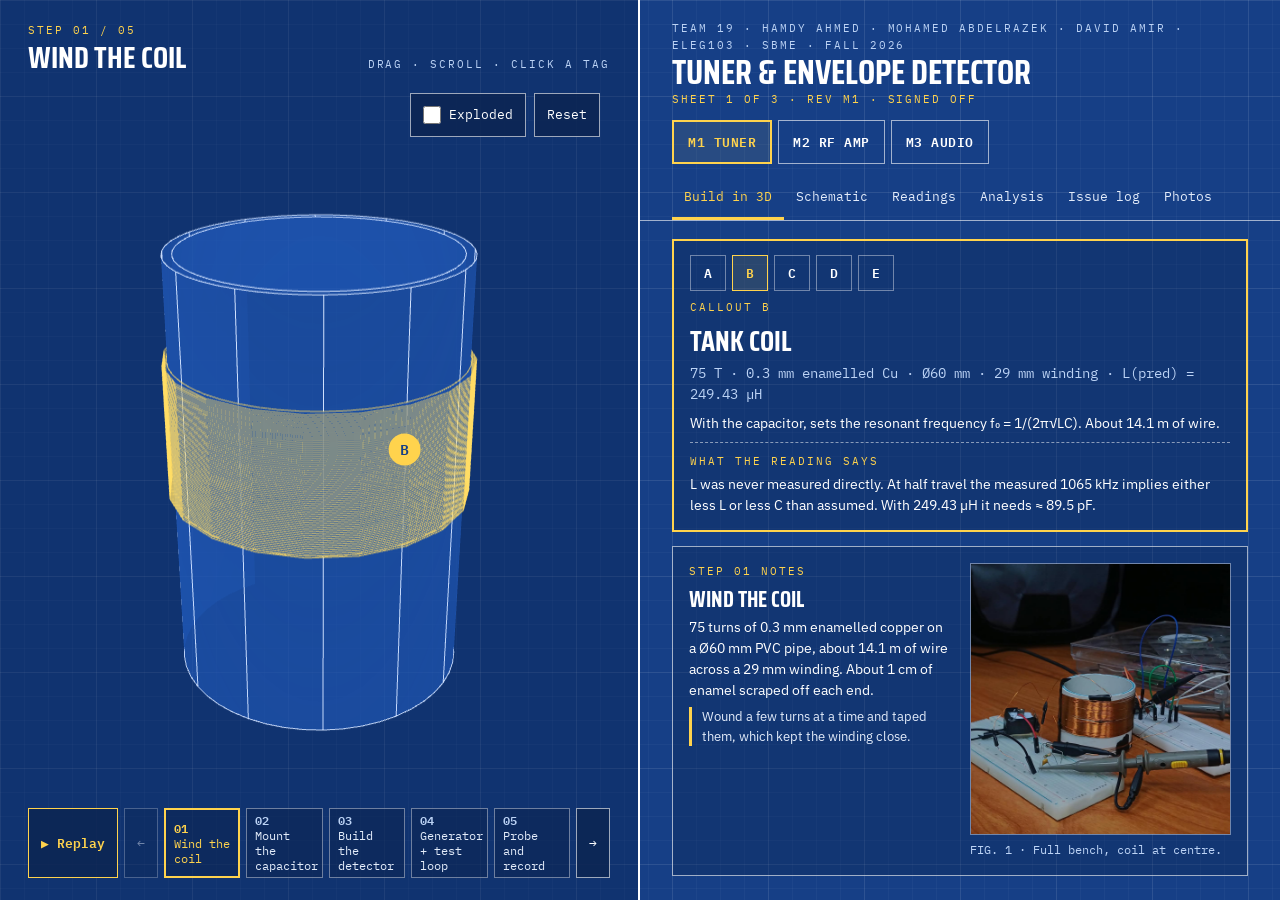
==== index.html @ 22c392b4 "add files" ====
<!doctype html>
<html lang="en">
<head>
<meta charset="utf-8">
<meta name="viewport" content="width=device-width, initial-scale=1">
<title>Team 19 · MW-AM Receiver</title>
<meta name="description" content="Team 19's build log for a medium-wave AM receiver: schematic, 3D assembly sequence, measurements and analysis. ELEG103, SBME, Fall 2026.">
<meta name="author" content="Team 19: Hamdy Ahmed, Mohamed Abdelrazek, David Amir">
<meta property="og:title" content="Team 19 · MW-AM Receiver">
<meta property="og:description" content="A medium-wave AM radio built for ELEG103, documented as a blueprint drawing set with an interactive 3D assembly.">
<meta property="og:type" content="website">
<link rel="preconnect" href="https://fonts.googleapis.com">
<link href="https://fonts.googleapis.com/css2?family=IBM+Plex+Mono:wght@400;600&family=IBM+Plex+Sans:wght@400;600&family=Saira+Condensed:wght@500;700&display=swap" rel="stylesheet">
<link rel="stylesheet" href="css/blueprint.css?v=7">
</head>
<body data-layout="split" data-section="build" data-ms="m1">
<a class="skip" href="#mod-viewer">Skip to the 3D model</a>
<div class="app">

  <!-- ============ HEADER ============ -->
  <header class="mod" id="mod-head">
    <div class="head-id">
      <p class="kicker"><span data-bind="team"></span> · <span data-bind="course"></span></p>
      <h1 id="msTitle">Tuner &amp; envelope detector</h1>
      <p class="kicker y" id="msStatus">SHEET 1 OF 3 · REV M1 · SIGNED OFF</p>
    </div>
    <div class="head-ctl">
      <nav class="ms-tabs" aria-label="Milestones">
        <a class="ms-tab" href="#m1" data-ms="m1">M1 TUNER</a>
        <a class="ms-tab" href="#m2" data-ms="m2">M2 RF AMP</a>
        <a class="ms-tab" href="#m3" data-ms="m3">M3 AUDIO</a>
      </nav>
    </div>
  </header>

  <!-- ============ SECTION NAV ============ -->
  <nav class="mod m1only" id="mod-nav" aria-label="Sections">
    <p class="kicker nav-title">SECTIONS</p>
    <button type="button" class="nav-btn" data-sec="build"><span>01</span> Build in 3D</button>
    <button type="button" class="nav-btn" data-sec="schematic"><span>02</span> Schematic</button>
    <button type="button" class="nav-btn" data-sec="readings"><span>03</span> Readings</button>
    <button type="button" class="nav-btn" data-sec="analysis"><span>04</span> Analysis</button>
    <button type="button" class="nav-btn" data-sec="issues"><span>05</span> Issue log</button>
    <button type="button" class="nav-btn" data-sec="photos"><span>06</span> Photos</button>
    <div class="nav-status">
      <p class="kicker">STATUS</p>
      <p class="mono y strong">M1 SIGNED OFF</p>
    </div>
  </nav>

  <!-- ============ 3D VIEWER ============ -->
  <section class="mod m1only" id="mod-viewer" data-zone="A1–B2 · ASSEMBLY 3D" aria-label="3D assembly">
    <div class="viewer-head">
      <div>
        <p class="kicker y">STEP <span id="vStepNo">01</span> / <span id="vStepTotal">06</span></p>
        <h2 class="cond" id="vStepTitle"></h2>
      </div>
      <p class="kicker hint">DRAG · SCROLL · CLICK A TAG</p>
    </div>
    <div class="v3d" id="v3d">
      <canvas tabindex="0" aria-label="3D assembly model. Arrow keys rotate, plus and minus zoom, Home resets."></canvas>
      <div class="v3d-labels"></div>
      <div class="replay-progress" id="replayBar" aria-hidden="true"></div>
      <div class="v3d-tools">
        <label class="tool check"><input type="checkbox" id="explode"> Exploded</label>
        <button type="button" class="tool" id="resetView">Reset</button>
      </div>
      <img class="v3d-fallback" src="assets/photos/setup.jpg" alt="Bench photo shown because 3D is unavailable in this browser." hidden>
    </div>
    <div class="step-bar">
      <button type="button" class="tool play" id="replay" aria-pressed="false">▶ Replay</button>
      <button type="button" class="tool" id="prevStep" aria-label="Previous step">←</button>
      <ol class="step-strip" id="stepList"></ol>
      <button type="button" class="tool" id="nextStep" aria-label="Next step">→</button>
    </div>
  </section>

  <!-- ============ CALLOUT ============ -->
  <section class="mod m1only" id="mod-callout" data-zone="D1 · CALLOUT" aria-live="polite">
    <div class="chips" id="partBtns"></div>
    <p class="kicker y">CALLOUT <span id="pKey"></span></p>
    <h2 class="cond" id="pName"></h2>
    <p class="mono muted small" id="pSpec"></p>
    <p class="small" id="pRole"></p>
    <div class="dash-top">
      <p class="kicker y">WHAT THE READING SAYS</p>
      <p class="small" id="pReading"></p>
    </div>
  </section>

  <!-- ============ STATS ============ -->
  <section class="mod m1only" id="mod-stats" data-zone="D2 · KEY READINGS" aria-label="Key readings">
    <div class="stat"><p class="kicker">f₀</p><p class="stat-v" id="statF0"></p><p class="kicker">kHz</p></div>
    <div class="stat"><p class="kicker">Q</p><p class="stat-v" id="statQ"></p><p class="kicker">f₀ / BW</p></div>
    <div class="stat"><p class="kicker">BAND</p><p class="stat-v" id="statBand"></p><p class="kicker">kHz</p></div>
  </section>

  <!-- ============ STEP DETAIL ============ -->
  <section class="mod m1only" id="mod-step" data-zone="A3–B3 · STEP NOTES" aria-live="polite">
    <div class="step-text">
      <p class="kicker y">STEP <span id="sNum"></span> NOTES</p>
      <h3 class="cond" id="sTitle"></h3>
      <p class="small" id="sText"></p>
      <p class="note" id="sNote"></p>
      <pre class="code" id="sCode" hidden></pre>
    </div>
    <figure class="step-photo">
      <img id="sImg" src="" alt="">
      <figcaption class="mono muted" id="sCap"></figcaption>
    </figure>
  </section>

  <!-- ============ SCHEMATIC ============ -->
  <section class="mod m1only sec" id="mod-schem" data-sec-panel="schematic" data-zone="C1 · SCHEMATIC" aria-label="Schematic">
    <svg class="schem" viewBox="0 0 900 420" role="img" aria-label="Schematic: generator and five-turn loop coupled to a 75-turn coil, parallel 20 to 280 picofarad capacitor at TP1, 1N60P diode to TP3, 15 kilohm and 3.3 nanofarad to ground">
      <circle class="w" cx="40" cy="215" r="22"/>
      <path class="w" d="M28 215 q 6 -10 12 0 t 12 0"/>
      <path class="w" d="M40 193 V 90 H 110 V 160 a10 10 0 0 1 0 20 a10 10 0 0 1 0 20 a10 10 0 0 1 0 20 a10 10 0 0 1 0 20 a10 10 0 0 1 0 20 V 340 H 40 V 237"/>
      <path class="w" d="M200 90 V 150 a10 10 0 0 0 0 20 a10 10 0 0 0 0 20 a10 10 0 0 0 0 20 a10 10 0 0 0 0 20 a10 10 0 0 0 0 20 a10 10 0 0 0 0 20 V 340"/>
      <path class="dim" d="M135 150 V 280 M165 150 V 280"/>
      <path class="w" d="M200 90 H 440"/>
      <path class="w" d="M300 90 V 207 M272 207 H 328 M272 223 H 328 M300 223 V 340"/>
      <path class="w" d="M268 250 L 332 182 M332 182 L 318 184 M332 182 L 330 196"/>
      <path class="wf" d="M440 76 L 440 104 L 474 90 Z"/>
      <path class="w" d="M476 74 V 106 M476 90 H 820"/>
      <path class="w" d="M620 90 V 160 l 14 8 l -28 16 l 28 16 l -28 16 l 28 16 l -28 16 l 14 8 V 340"/>
      <path class="w" d="M720 90 V 207 M692 207 H 748 M692 223 H 748 M720 223 V 340"/>
      <path class="w" d="M200 340 H 820 M200 340 V 368 M180 368 H 220 M188 378 H 212 M196 388 H 204"/>
      <circle class="node" cx="360" cy="90" r="5"/><circle class="node" cx="560" cy="90" r="5"/>
      <circle class="w" cx="828" cy="90" r="7"/><circle class="w" cx="828" cy="340" r="7"/>
      <text class="lbl y" x="342" y="72">TP1</text><text class="lbl y" x="542" y="72">TP3</text>
      <text class="lbl" x="78" y="300">5 T</text><text class="lbl" x="214" y="300">75 T</text>
      <text class="lbl" x="138" y="140">M</text><text class="lbl" x="338" y="250">20–280 pF</text>
      <text class="lbl" x="420" y="130">1N60P</text><text class="lbl" x="642" y="216">15 kΩ</text>
      <text class="lbl" x="756" y="216">3.3 nF</text><text class="lbl" x="8" y="270">GEN</text>
      <g id="balloons"></g>
    </svg>
  </section>

  <!-- ============ READINGS ============ -->
  <section class="mod m1only sec" id="mod-readings" data-sec-panel="readings" data-zone="C2–C3 · READINGS" aria-label="Measurement schedule">
    <p class="kicker y">MEASUREMENT SCHEDULE</p>
    <p class="mono muted xsmall">Predicted = Table 4 as submitted · Measured = Tables 5–6 · Error = 100 × (P − M) / M</p>
    <div class="scroll">
      <table class="grid-table">
        <thead><tr><th>REF</th><th>PARAMETER</th><th>PREDICTED</th><th>MEASURED</th><th>ERROR</th></tr></thead>
        <tbody id="schedule"></tbody>
      </table>
    </div>
  </section>

  <!-- ============ ANALYSIS ============ -->
  <section class="mod m1only sec" id="mod-analysis" data-sec-panel="analysis" data-zone="C2–C3 · ANALYSIS" aria-label="Analysis">
    <div class="an-grid">
      <div class="an-card">
        <p class="kicker y">NOTE 1 · TUNING RANGE</p>
        <label for="cap" class="small">Sweep C with the predicted L = <span data-bind="L"></span> µH</label>
        <input id="cap" type="range" min="20" max="280" step="1" value="150">
        <p class="mono muted small">C = <span id="capVal">150</span> pF → <strong class="readout" id="fVal"></strong> kHz</p>
        <div class="scale" aria-hidden="true"><div class="ticks"></div><div class="band" id="band"></div><div class="needle" id="needle"></div></div>
        <div class="scale-legend mono"><span>500</span><span>yellow = measured band</span><span>2400 kHz</span></div>
        <p id="tuneNote" class="tune-note"></p>
        <p class="xsmall">The tank saw a capacitance ratio of (1119 / 965.5)² ≈ <strong>1.34</strong>, not 280 / 20 = 14. Likely causes: partial shaft travel, the wrong section, or a large parallel capacitance. <span class="y">Measure C at both stops.</span></p>
      </div>
      <div class="an-card">
        <p class="kicker y">NOTE 3 · DETECTOR TRANSFER</p>
        <svg class="fig" id="detChart" viewBox="0 0 520 300" role="img" aria-label="TP3 DC against TP1 peak for six measurements"></svg>
        <div class="det-rows" id="detRows"></div>
        <p class="note" id="detNote"></p>
      </div>
      <div class="an-card">
        <p class="kicker y">NOTE 2 · SELECTIVITY</p>
        <svg class="fig" viewBox="0 0 460 220" role="img" aria-label="Resonance curve peaking at 1065 kilohertz with 0.7 of peak points at 956.3 and 1194 kilohertz">
          <path class="w" d="M30 190 H 440"/>
          <path class="w" d="M30 186 C 110 180, 150 150, 190 90 S 225 30, 240 30 S 280 60, 300 100 S 380 178, 440 184"/>
          <path class="dim" d="M178 76 H 318 M240 30 V 190 M178 76 V 190 M318 76 V 190"/>
          <text class="lbl w0" x="206" y="210">1065</text><text class="lbl" x="150" y="210">956.3</text>
          <text class="lbl" x="300" y="210">1194</text><text class="lbl y" x="194" y="68">BW 237.7</text>
        </svg>
        <p class="xsmall">Q = 1065 / 237.7 ≈ <strong>4.48</strong>. With 9 kHz channel spacing the passband spans about <strong>26 channels</strong>. The 15 kΩ load and the probe damp the tank; M2's six-turn link should sharpen it.</p>
      </div>
      <div class="an-card">
        <p class="kicker y">NOTE 4 · TIME CONSTANT (LOG)</p>
        <div class="logbar">
          <div class="mark" style="left:8%">1 µs<br>carrier</div>
          <div class="mark main" style="left:58%">49.5 µs<br>our RC</div>
          <div class="mark" style="left:80%">200 µs<br>audio</div>
        </div>
        <p class="xsmall">RC is about 50× one 1 MHz carrier cycle, so ripple stays small, and about 4× shorter than one 5 kHz audio cycle, so the output still follows the voice.</p>
      </div>
    </div>
  </section>

  <!-- ============ ISSUES ============ -->
  <section class="mod m1only sec" id="mod-issues" data-sec-panel="issues" data-zone="C2–C3 · ISSUE LOG" aria-label="Issue log">
    <p class="kicker y">ISSUE LOG</p>
    <div class="scroll">
      <table class="grid-table">
        <thead><tr><th>#</th><th>ISSUE</th><th>CAUSE</th><th>RESOLUTION</th></tr></thead>
        <tbody id="issues"></tbody>
      </table>
    </div>
  </section>

  <!-- ============ PHOTOS ============ -->
  <section class="mod m1only sec" id="mod-photos" data-sec-panel="photos" data-zone="C2–C3 · PHOTOGRAPHS" aria-label="Reference photographs">
    <figure class="gal-main">
      <img id="galImg" src="" alt="">
      <figcaption class="mono muted" id="galCap"></figcaption>
    </figure>
    <div class="thumbs" id="thumbs"></div>
  </section>

  <!-- ============ TITLE BLOCK ============ -->
  <footer class="mod m1only" id="mod-title">
    <table>
      <tbody>
        <tr><td class="k">PROJECT</td><td colspan="3">MEDIUM-WAVE AM RECEIVER</td></tr>
        <tr><td class="k">TEAM</td><td colspan="3" data-bind="team"></td></tr>
        <tr><td class="k">SOURCES</td><td colspan="3"><a href="assets/docs/LAB2.pdf">LAB2</a> · <a href="assets/docs/LAB3.pdf">LAB3</a> · <a href="assets/docs/variable-cap.pdf">CAP PINOUT</a></td></tr>
        <tr><td class="k">SHEET</td><td class="y">1 / 3</td><td class="k">REV</td><td>M1</td></tr>
      </tbody>
    </table>
  </footer>

  <!-- ============ M2 ============ -->
  <section class="mod ms-sheet" id="mod-m2" aria-label="Milestone 2">
    <aside class="ms-preview" data-zone="REFERENCE">
      <div class="viewer-head">
        <div>
          <p class="kicker y">SHEET 2 · REFERENCE DRAWING</p>
          <h2 class="cond">Board 1′ on M1's tank</h2>
        </div>
        <p class="kicker hint">PLANNED · NOT BUILT</p>
      </div>
      <figure class="crop-fig">
        <div class="crop"><img src="assets/photos/lab3-circuit.png" alt="LAB3 Part B Figure 3: two 2N3904 common-emitter stages with supply protection, fed from a six-turn link on M1's tank, followed by a 1N4148 envelope detector."></div>
        <figcaption class="mono muted">LAB3 Part B, Figure 3 · TP1 tank, TP2 Q2 collector, TP3 detector / LEVEL</figcaption>
      </figure>
      <div class="spec-grid">
        <div class="stat"><p class="kicker">GAIN</p><p class="stat-v">2 × 2N3904</p><p class="kicker">CE, 100 kΩ bias</p></div>
        <div class="stat"><p class="kicker">DETECTOR</p><p class="stat-v">1N4148</p><p class="kicker">15 kΩ ∥ 3.3 nF</p></div>
        <div class="stat"><p class="kicker">COUPLING</p><p class="stat-v">6-turn link</p><p class="kicker">over M1's coil</p></div>
        <div class="stat"><p class="kicker">SUPPLY</p><p class="stat-v">4.5 V</p><p class="kicker">3 × AA via 1N5819</p></div>
      </div>
    </aside>
    <div class="ms-body">
      <p class="ms-lede">Amplify the tuned RF with two common-emitter stages, then recover the envelope with a new 1N4148 detector. M1's tank stays; its old detector comes off.</p>
      <div class="panel-block">
        <div class="block-head">
          <p class="kicker y">ASSEMBLY SEQUENCE</p>
          <p class="kicker"><span id="doneCount">0</span> / <span id="doneTotal"></span> DONE</p>
        </div>
        <div class="progress"><div id="doneBar"></div></div>
        <div id="checklist" class="checklist"></div>
      </div>
      <div class="panel-block">
        <p class="kicker y">MEASUREMENTS TO RECORD</p>
        <div class="cards2">
          <div class="dash-card"><b>T4</b> DC operating points of Q1 and Q2 (β = 100, V<sub>BE</sub> = 0.7 V, 3.9 V rail)</div>
          <div class="dash-card"><b>T5</b> RF gain at 531 kHz, 1 MHz and 1.6 MHz, against Qucs-S</div>
          <div class="dash-card"><b>T6</b> Detector rise above baseline at 1 MHz, sources 0.05–1 V</div>
          <div class="dash-card"><b>T7</b> Coupled-loop distance for a 10 mV rise at TP3</div>
        </div>
      </div>
    </div>
  </section>

  <!-- ============ M3 ============ -->
  <section class="mod ms-sheet" id="mod-m3" aria-label="Milestone 3">
    <aside class="ms-preview">
      <div class="viewer-head">
        <div>
          <p class="kicker y">SHEET 3 · RESERVED</p>
          <h2 class="cond">Drawing area</h2>
        </div>
        <p class="kicker hint">NOT STARTED</p>
      </div>
      <div class="reserved">
        <p class="cond">Reserved</p>
        <p class="kicker">THE AUDIO-STAGE 3D MODEL GOES HERE</p>
      </div>
    </aside>
    <div class="ms-body">
      <div class="panel-block">
        <p class="kicker y">STATUS</p>
        <p class="small">Not started. This sheet is drawn once M2 is signed off and the next lab brief is released.</p>
      </div>
      <div class="panel-block">
        <p class="kicker y">THIS SHEET WILL HOLD</p>
        <div class="cards2">
          <div class="dash-card"><b>01</b> Build steps with a 3D model for each, like M1</div>
          <div class="dash-card"><b>02</b> Schematic with lettered callouts</div>
          <div class="dash-card"><b>03</b> Predicted vs measured readings</div>
          <div class="dash-card"><b>04</b> Analysis and issue log</div>
        </div>
      </div>
    </div>
  </section>
</div>
<script src="js/data.js?v=7"></script>
<script src="js/viewer3d.js?v=7"></script>
<script src="js/app.js?v=7"></script>
</body>
</html>
---- css/blueprint.css ----
/* =========================================================
   Blueprint build log — one set of modules, three layouts:
   A · shell  (12-col app grid)   body[data-layout="shell"]
   B · sheet  (4×3 drawing zones) body[data-layout="sheet"]
   C · split  (fixed 3D + tabs)   body[data-layout="split"]
   Desktop layouts fit one screen; small screens stack and scroll.
   ========================================================= */
:root {
  --paper: #163f86;
  --paper-deep: #0c2552;
  --panel: rgba(12, 37, 82, 0.35);
  --ink: #ffffff;
  --ink-soft: #e3ecfa;
  --muted: #bcd3f5;
  --accent: #ffd34d;
  --line: rgba(255, 255, 255, 0.6);
  --line-soft: rgba(255, 255, 255, 0.4);
  --mono: 'IBM Plex Mono', ui-monospace, monospace;
  --sans: 'IBM Plex Sans', system-ui, sans-serif;
  --cond: 'Saira Condensed', 'Arial Narrow', sans-serif;
  --gap: 16px;
}
* { box-sizing: border-box; }
html, body { height: 100%; }

/* thin blueprint scrollbars for any panel that has to scroll */
* { scrollbar-width: thin; scrollbar-color: rgba(255, 255, 255, 0.45) transparent; }
::-webkit-scrollbar { width: 6px; height: 6px; }
::-webkit-scrollbar-track { background: transparent; }
::-webkit-scrollbar-thumb { background: rgba(255, 255, 255, 0.4); }
::-webkit-scrollbar-thumb:hover { background: var(--accent, #ffd34d); }
::-webkit-scrollbar-corner { background: transparent; }
body {
  margin: 0; color: var(--ink); font-family: var(--sans); line-height: 1.5;
  background-color: var(--paper);
  background-image:
    linear-gradient(rgba(255,255,255,0.07) 1px, transparent 1px),
    linear-gradient(90deg, rgba(255,255,255,0.07) 1px, transparent 1px),
    linear-gradient(rgba(255,255,255,0.03) 1px, transparent 1px),
    linear-gradient(90deg, rgba(255,255,255,0.03) 1px, transparent 1px);
  background-size: 96px 96px, 96px 96px, 24px 24px, 24px 24px;
}
a { color: var(--ink); }
a:hover { color: var(--accent); }
:focus-visible { outline: 3px solid var(--accent); outline-offset: 2px; }
.skip { position: absolute; left: -999px; top: 8px; background: var(--accent); color: var(--paper-deep); padding: 8px 12px; z-index: 10; }
.skip:focus { left: 8px; }
p { margin: 0; }

/* ---------- type helpers ---------- */
.kicker { font-family: var(--mono); font-size: 11px; letter-spacing: 0.18em; color: var(--muted); text-transform: uppercase; }
.y { color: var(--accent); }
.mono { font-family: var(--mono); }
.muted { color: var(--muted); }
.strong { font-weight: 600; }
.small { font-size: 14px; }
.xsmall { font-size: 13px; line-height: 1.5; }
.cond { font-family: var(--cond); font-weight: 700; text-transform: uppercase; line-height: 1; margin: 4px 0 0; }
.lede { font-size: 16px; color: var(--ink-soft); max-width: 760px; }

/* ---------- module shell ---------- */
.mod { min-width: 0; min-height: 0; position: relative; }
#mod-callout, #mod-step, #mod-stats, .sec, #mod-title { border: 1.5px solid var(--line); background: var(--panel); padding: 14px 16px; overflow: auto; }
#mod-callout { border: 2px solid var(--accent); display: flex; flex-direction: column; gap: 8px; }
#mod-callout h2 { font-size: 28px; }
.dash-top { padding-top: 10px; border-top: 1px dashed rgba(255,255,255,0.5); display: flex; flex-direction: column; gap: 4px; }
.chips { display: flex; flex-wrap: wrap; gap: 6px; }
.chip { min-height: 36px; min-width: 36px; padding: 0 10px; border: 1.5px solid var(--line-soft); background: transparent; color: var(--ink); font: 600 13px var(--mono); cursor: pointer; }
.chip[aria-pressed="true"] { border-color: var(--accent); color: var(--accent); background: rgba(255,211,77,0.1); }

/* ---------- header ---------- */
#mod-head { display: flex; flex-wrap: wrap; gap: 12px 24px; justify-content: space-between; align-items: center; padding: 14px 0; border-bottom: 1.5px solid var(--line); }
#mod-head h1 { margin: 2px 0; font-family: var(--cond); font-weight: 700; font-size: 34px; line-height: 1; text-transform: uppercase; }
.head-ctl { display: flex; flex-wrap: wrap; gap: 10px 16px; align-items: center; }
.ms-tabs { display: flex; gap: 6px; }
.ms-tab { display: inline-flex; align-items: center; min-height: 44px; padding: 0 14px; border: 1.5px solid var(--line); text-decoration: none; font: 600 13px var(--mono); letter-spacing: 0.04em; }
.ms-tab[aria-current="page"] { border: 2px solid var(--accent); color: var(--accent); background: rgba(255,211,77,0.08); }
.layout-switch { display: flex; align-items: center; gap: 4px; padding-left: 16px; border-left: 1px solid var(--line-soft); }
.layout-switch .kicker { margin-right: 4px; }
.layout-switch button { min-height: 44px; padding: 0 12px; border: 1px solid var(--line-soft); background: transparent; color: var(--ink-soft); font: 12px var(--mono); cursor: pointer; }
.layout-switch button[aria-pressed="true"] { background: var(--accent); color: var(--paper-deep); border-color: var(--accent); font-weight: 600; }

/* ---------- section nav ---------- */
#mod-nav { display: flex; flex-direction: column; gap: 6px; }
.nav-title { margin: 6px 0 4px; }
.nav-btn { display: flex; align-items: center; gap: 10px; min-height: 44px; padding: 0 12px; border: 1.5px solid transparent; background: transparent; color: var(--ink-soft); font: 14px var(--mono); text-align: left; cursor: pointer; }
.nav-btn span { color: var(--muted); }
.nav-btn:hover { border-color: var(--line-soft); }
.nav-btn[aria-current="true"] { border-color: var(--accent); color: var(--accent); background: rgba(255,211,77,0.08); }
.nav-btn[aria-current="true"] span { color: var(--accent); }
.nav-status { margin-top: auto; border: 1px solid var(--line-soft); padding: 12px; display: flex; flex-direction: column; gap: 4px; }

/* ---------- 3D viewer ---------- */
#mod-viewer { display: flex; flex-direction: column; gap: 10px; }
.viewer-head { display: flex; justify-content: space-between; align-items: flex-end; gap: 12px; }
.viewer-head h2 { font-size: 30px; }
.v3d { flex: 1 1 auto; min-height: 260px; position: relative; border: 1.5px solid var(--line); overflow: hidden; background: rgba(12,37,82,0.25); }
.v3d canvas { position: absolute; inset: 0; width: 100%; height: 100%; display: block; cursor: grab; touch-action: none; }
.v3d canvas:active { cursor: grabbing; }
.v3d-labels { position: absolute; inset: 0; pointer-events: none; }
.v3d-tag { position: absolute; left: 0; top: 0; width: 32px; height: 32px; border-radius: 50%; border: 2px solid var(--accent); background: var(--paper); color: var(--accent); font: 600 15px var(--mono); cursor: pointer; pointer-events: auto; padding: 0; }
.v3d-tag.on { background: var(--accent); color: var(--paper); }
.v3d-tag[hidden] { display: none; }
.v3d-tools { position: absolute; right: 10px; top: 10px; display: flex; gap: 8px; }
.v3d-fallback { position: absolute; inset: 0; width: 100%; height: 100%; object-fit: cover; }
.v3d-fallback[hidden], .v3d canvas[hidden], .v3d-tools[hidden] { display: none; }
.replay-progress { position: absolute; left: 0; top: 0; height: 3px; width: 0; background: var(--accent); transition: width 0.3s; }
.tool { min-height: 44px; padding: 0 12px; border: 1.5px solid var(--line); background: rgba(12,37,82,0.85); color: var(--ink); font: 13px var(--mono); cursor: pointer; display: inline-flex; align-items: center; gap: 8px; }
.tool:hover { border-color: var(--accent); }
.tool:disabled { opacity: 0.4; cursor: default; }
.tool.check input { width: 18px; height: 18px; accent-color: var(--accent); margin: 0; }
.tool.play { border-color: var(--accent); color: var(--accent); font-weight: 600; }
.tool.play[aria-pressed="true"] { background: var(--accent); color: var(--paper-deep); }
.step-bar { display: flex; gap: 6px; align-items: stretch; }
.step-strip { flex: 1; display: grid; grid-template-columns: repeat(var(--steps, 5), minmax(0, 1fr)); gap: 6px; list-style: none; margin: 0; padding: 0; min-width: 0; }
.step-btn { width: 100%; height: 100%; min-height: 44px; padding: 4px 8px; border: 1px solid var(--line-soft); background: rgba(12,37,82,0.6); color: var(--ink-soft); font: 12px var(--mono); cursor: pointer; text-align: left; line-height: 1.25; overflow: hidden; }
.step-btn b { display: block; color: var(--muted); font-weight: 600; }
.step-btn.done { border-color: var(--ink); color: var(--ink); }
.step-btn[aria-current="step"] { border: 2px solid var(--accent); color: var(--accent); }
.step-btn[aria-current="step"] b { color: var(--accent); }

/* ---------- stats ---------- */
#mod-stats { display: grid; grid-template-columns: repeat(3, minmax(0, 1fr)); gap: 8px; padding: 10px; }
.stat { border: 1px solid var(--line-soft); padding: 8px 10px; }
.stat-v { margin: 4px 0 2px; font: 600 20px var(--mono); white-space: nowrap; }

/* ---------- step detail ---------- */
#mod-step { display: flex; flex-direction: column; gap: 10px; }
#mod-step h3 { font-size: 22px; }
.step-text { display: flex; flex-direction: column; gap: 6px; }
.note { padding-left: 10px; border-left: 3px solid var(--accent); font-size: 13px; color: var(--ink-soft); }
.code { margin: 4px 0 0; padding: 10px; background: var(--paper-deep); color: var(--ink-soft); font: 12px/1.45 var(--mono); overflow-x: auto; border: 1px solid rgba(255,255,255,0.3); }
.step-photo { margin: 0; border: 1px solid var(--line-soft); padding: 6px; }
.step-photo img { display: block; width: 100%; height: auto; max-height: 240px; object-fit: cover; }
.step-photo figcaption { margin-top: 6px; font-size: 12px; }

/* ---------- schematic ---------- */
.schem { width: 100%; height: 100%; display: block; }
svg .w { stroke: #fff; stroke-width: 2.5; fill: none; stroke-linecap: round; stroke-linejoin: round; }
svg .wf { stroke: #fff; stroke-width: 2.5; fill: #fff; }
svg .dim { stroke: #9fc2f5; stroke-width: 1.2; fill: none; stroke-dasharray: 5 5; }
svg .node { fill: #fff; }
svg .lbl { font: 14px var(--mono); fill: var(--muted); }
svg .lbl.y { fill: var(--accent); font-weight: 600; }
svg .lbl.w0 { fill: #fff; }
.bal circle { stroke: var(--accent); stroke-width: 2; fill: var(--paper); cursor: pointer; }
.bal text { font: 600 16px var(--mono); fill: var(--accent); pointer-events: none; }
.bal.on circle { fill: var(--accent); }
.bal.on text { fill: var(--paper); }

/* ---------- tables ---------- */
.scroll { overflow-x: auto; margin-top: 10px; }
.grid-table { border-collapse: collapse; width: 100%; font-family: var(--mono); font-size: 13px; }
.grid-table th { text-align: left; color: var(--accent); padding: 8px 10px; border: 1px solid var(--line); font-weight: 600; }
.grid-table td { padding: 7px 10px; border: 1px solid var(--line-soft); vertical-align: top; }
.grid-table td.err { color: var(--accent); }

/* ---------- analysis ---------- */
.an-grid { display: grid; grid-template-columns: repeat(2, minmax(0, 1fr)); gap: 12px; }
.an-card { border: 1px solid var(--line-soft); padding: 12px; display: flex; flex-direction: column; gap: 8px; min-width: 0; }
input[type=range] { width: 100%; accent-color: var(--accent); height: 28px; margin: 0; }
.readout { font-size: 22px; color: #fff; font-weight: 600; }
.scale { position: relative; height: 40px; border-bottom: 2px solid #fff; }
.ticks { position: absolute; bottom: 0; left: 0; right: 0; height: 10px; background: repeating-linear-gradient(90deg, rgba(255,255,255,0.8) 0 1px, transparent 1px 5.26%); }
.band { position: absolute; top: 4px; bottom: 0; border: 2px solid var(--accent); border-bottom: 0; background: rgba(255,211,77,0.15); }
.needle { position: absolute; top: 0; bottom: -6px; width: 3px; background: #fff; transition: left 0.12s; }
.scale-legend { display: flex; justify-content: space-between; gap: 6px; font-size: 11px; color: var(--muted); }
.tune-note { font-size: 13px; color: #ffb3a8; }
.tune-note.in { color: var(--accent); }
.fig { width: 100%; height: auto; display: block; }
svg .pt { fill: var(--paper); stroke: #fff; stroke-width: 2.5; cursor: pointer; }
svg .pt.on { fill: var(--accent); stroke: var(--accent); }
.det-rows { display: grid; grid-template-columns: repeat(3, minmax(0, 1fr)); gap: 4px; }
.det-btn { min-height: 36px; padding: 2px 6px; border: 1px solid var(--line-soft); background: transparent; color: var(--ink); font: 12px var(--mono); cursor: pointer; }
.det-btn[aria-pressed="true"] { border-color: var(--accent); color: var(--accent); background: rgba(255,211,77,0.08); }
.logbar { position: relative; height: 70px; border-bottom: 2px solid #fff; }
.logbar .mark { position: absolute; bottom: 0; height: 46px; border-left: 2px solid var(--muted); padding-left: 6px; font: 12px var(--mono); color: var(--muted); line-height: 1.3; }
.logbar .mark.main { height: 64px; border-left: 3px solid var(--accent); color: var(--accent); font-weight: 600; }

/* ---------- photos ---------- */
#mod-photos { flex-direction: column; gap: 10px; }
.gal-main { margin: 0; flex: 1 1 auto; min-height: 0; display: flex; flex-direction: column; }
.gal-main img { display: block; width: 100%; flex: 1 1 auto; min-height: 0; height: 100%; max-height: 520px; object-fit: contain; background: rgba(0,0,0,0.15); }
.gal-main figcaption { margin-top: 6px; font-size: 12px; }
.thumbs { display: grid; grid-template-columns: repeat(4, minmax(0, 1fr)); gap: 8px; }
.thumb { padding: 0; border: 1.5px solid var(--line-soft); background: transparent; cursor: pointer; }
.thumb[aria-pressed="true"] { border: 2px solid var(--accent); }
.thumb img { display: block; width: 100%; height: 64px; object-fit: cover; }

/* ---------- title block ---------- */
#mod-title { padding: 0; }
#mod-title table { border-collapse: collapse; width: 100%; height: 100%; font: 11px var(--mono); }
#mod-title td { border: 1px solid var(--line-soft); padding: 6px 8px; }
#mod-title td.k { color: var(--muted); }

/* ---------- M2 / M3 ---------- */
/* Same two-part structure as M1: a preview panel and a content column. */
.ms-sheet { display: none; }
body:not([data-ms="m1"]) .m1only { display: none !important; }
body[data-ms="m2"] #mod-m2, body[data-ms="m3"] #mod-m3 {
  display: grid; grid-template-columns: repeat(2, minmax(0, 1fr)); gap: 24px; padding: 24px 0; align-items: start;
}
.ms-preview { border: 1.5px solid var(--line); background: rgba(8,30,72,0.35); padding: 20px; display: flex; flex-direction: column; gap: 18px; min-width: 0; min-height: 0; }
.ms-preview .viewer-head h2 { font-size: 30px; }
.ms-body { display: flex; flex-direction: column; gap: 14px; min-width: 0; min-height: 0; }
.panel-block { border: 1.5px solid var(--line); background: var(--panel); padding: 12px 14px; display: flex; flex-direction: column; gap: 10px; }
.ms-lede { font-size: 15px; line-height: 1.5; color: var(--ink-soft); }
.block-head { display: flex; justify-content: space-between; align-items: baseline; gap: 12px; }

/* LAB3 page cropped to just Figure 3 (source 893 × 1263 px, figure at x 93–830, y 362–629) */
.crop-fig { margin: 0; display: flex; flex-direction: column; gap: 8px; }
.crop { overflow: hidden; aspect-ratio: 737 / 267; background: #fff; border: 14px solid #fff; box-sizing: content-box; }
.crop img { display: block; width: 121.17%; max-width: none; margin-left: -12.62%; margin-top: -49.12%; }
.crop-fig figcaption { font-size: 12px; }

.spec-grid { display: grid; grid-template-columns: repeat(4, minmax(0, 1fr)); gap: 8px; }
.spec-grid .stat-v { font-size: 16px; white-space: normal; }
.progress { height: 6px; border: 1px solid #fff; }
.progress div { height: 100%; width: 0; background: var(--accent); transition: width 0.2s; }
.checklist { display: grid; grid-template-columns: repeat(2, minmax(0, 1fr)); gap: 6px; }
.checklist label { display: flex; gap: 10px; align-items: center; min-height: 44px; padding: 5px 10px; border: 1px solid var(--line-soft); font-size: 13px; line-height: 1.35; cursor: pointer; }
.checklist label:has(input:checked) { border-color: var(--accent); }
.checklist input { width: 18px; height: 18px; margin: 1px 0 0; accent-color: var(--accent); flex: none; }
.cards2 { display: grid; grid-template-columns: repeat(2, minmax(0, 1fr)); gap: 8px; font-size: 13px; line-height: 1.45; }
.dash-card { border: 1.5px dashed rgba(255,255,255,0.6); padding: 8px 12px; }
.dash-card b { font-family: var(--mono); color: var(--accent); margin-right: 6px; }
.reserved {
  flex: 1; min-height: 260px; border: 1.5px dashed rgba(255,255,255,0.5);
  display: flex; flex-direction: column; align-items: center; justify-content: center; gap: 10px;
  background: repeating-linear-gradient(45deg, rgba(255,255,255,0.04) 0 12px, transparent 12px 24px);
}
.reserved .cond { font-size: 64px; color: rgba(255,255,255,0.55); }

/* =========================================================
   DESKTOP LAYOUTS (one screen, no page scroll)
   ========================================================= */
@media (min-width: 1100px) and (min-height: 600px) {
  body[data-ms="m1"], body[data-layout="split"] { overflow: hidden; }
  body[data-ms="m1"] .app, body[data-layout="split"] .app { height: 100vh; display: grid; }

  /* M2 / M3 in the split layout: preview fills the left half like the 3D does on M1 */
  body[data-layout="split"][data-ms="m2"] #mod-m2,
  body[data-layout="split"][data-ms="m3"] #mod-m3 { display: contents; }
  body[data-layout="split"] .ms-preview {
    grid-column: 1; grid-row: 1 / -1; border: 0; border-right: 2px solid #fff;
    padding: 22px 28px; justify-content: space-between; overflow: auto;
  }
  body[data-layout="split"] .ms-body {
    grid-column: 2; grid-row: 2 / -1; margin: 0 32px; padding: 18px 0 24px;
    border-top: 1.5px solid var(--line); overflow: auto;
  }
  .sec { display: none; }

  /* ---------- A · SHELL: 12-col app grid ---------- */
  body[data-layout="shell"] .app {
    grid-template-columns: repeat(12, minmax(0, 1fr));
    grid-template-rows: auto auto auto minmax(0, 1fr);
    column-gap: 24px; row-gap: 14px; padding: 0 24px 20px;
  }
  body[data-layout="shell"] #mod-head { grid-column: 1 / -1; grid-row: 1; }
  body[data-layout="shell"] #mod-nav { grid-column: 1 / 3; grid-row: 2 / 5; }
  body[data-layout="shell"] #mod-viewer,
  body[data-layout="shell"] .sec { grid-column: 3 / 10; grid-row: 2 / 5; }
  body[data-layout="shell"] #mod-callout { grid-column: 10 / 13; grid-row: 2; }
  body[data-layout="shell"] #mod-stats { grid-column: 10 / 13; grid-row: 3; }
  body[data-layout="shell"] #mod-step { grid-column: 10 / 13; grid-row: 4; }
  body[data-layout="shell"] #mod-title { display: none; }
  body[data-layout="shell"]:not([data-section="build"]) #mod-viewer { display: none; }
  body[data-layout="shell"][data-section="schematic"] #mod-schem,
  body[data-layout="shell"][data-section="readings"] #mod-readings,
  body[data-layout="shell"][data-section="analysis"] #mod-analysis,
  body[data-layout="shell"][data-section="issues"] #mod-issues,
  body[data-layout="shell"][data-section="photos"] #mod-photos { display: block; }
  body[data-layout="shell"][data-section="photos"] #mod-photos { display: flex; }
  body[data-layout="shell"] #mod-schem { display: none; }
  body[data-layout="shell"][data-section="schematic"] #mod-schem { display: flex; align-items: center; }

  /* ---------- B · SHEET: 4 × 3 drawing zones ---------- */
  body[data-layout="sheet"] .app {
    grid-template-columns: repeat(4, minmax(0, 1fr));
    grid-template-rows: auto minmax(0, 1fr) auto minmax(0, 1fr) minmax(0, 1fr);
    gap: 14px; margin: 14px; padding: 6px 22px 22px;
    height: calc(100vh - 28px);
    border: 2.5px solid #fff; outline: 1px solid rgba(255,255,255,0.5); outline-offset: 7px;
  }
  body[data-layout="sheet"] #mod-head { grid-column: 1 / -1; grid-row: 1; padding: 8px 0 10px; }
  body[data-layout="sheet"] #mod-head h1 { font-size: 28px; }
  body[data-layout="sheet"] #mod-viewer { grid-column: 1 / 3; grid-row: 2 / 5; border: 1.5px solid var(--line); padding: 26px 12px 12px; }
  body[data-layout="sheet"] #mod-viewer .v3d { border-color: var(--line-soft); }
  body[data-layout="sheet"] #mod-schem { display: flex; align-items: center; grid-column: 3; grid-row: 2; padding-top: 24px; }
  body[data-layout="sheet"] #mod-nav { grid-column: 3; grid-row: 3; flex-direction: row; flex-wrap: wrap; gap: 4px; }
  body[data-layout="sheet"] #mod-nav .nav-title,
  body[data-layout="sheet"] #mod-nav .nav-status,
  body[data-layout="sheet"] #mod-nav [data-sec="build"],
  body[data-layout="sheet"] #mod-nav [data-sec="schematic"] { display: none; }
  body[data-layout="sheet"] .nav-btn { flex: 1; min-height: 40px; justify-content: center; border-color: var(--line-soft); font-size: 12px; padding: 0 6px; }
  body[data-layout="sheet"] .nav-btn span { display: none; }
  body[data-layout="sheet"] .sec:not(#mod-schem) { grid-column: 3; grid-row: 4 / 6; padding-top: 24px; }
  body[data-layout="sheet"][data-section="readings"] #mod-readings,
  body[data-layout="sheet"][data-section="analysis"] #mod-analysis,
  body[data-layout="sheet"][data-section="issues"] #mod-issues { display: block; }
  body[data-layout="sheet"][data-section="photos"] #mod-photos { display: flex; }
  body[data-layout="sheet"] .an-grid { grid-template-columns: minmax(0, 1fr); }
  body[data-layout="sheet"] #mod-callout { grid-column: 4; grid-row: 2 / 4; padding-top: 26px; }
  body[data-layout="sheet"] #mod-stats { grid-column: 4; grid-row: 4; padding-top: 26px; align-content: start; }
  body[data-layout="sheet"] #mod-step { grid-column: 1 / 3; grid-row: 5; flex-direction: row; padding-top: 24px; }
  body[data-layout="sheet"] #mod-step .step-text { flex: 1 1 60%; min-width: 0; }
  body[data-layout="sheet"] #mod-step .step-photo { flex: 0 1 40%; align-self: flex-start; }
  body[data-layout="sheet"] #mod-step .step-photo img { max-height: 150px; }
  body[data-layout="sheet"] #mod-title { display: block; grid-column: 4; grid-row: 5; }
  body[data-layout="sheet"] .mod[data-zone]::before {
    content: attr(data-zone); position: absolute; right: 10px; top: 6px;
    font: 600 10px var(--mono); letter-spacing: 0.12em; color: var(--accent); z-index: 2; pointer-events: none;
  }
  body[data-layout="sheet"] .viewer-head h2 { font-size: 24px; }
  body[data-layout="sheet"] .viewer-head .hint { display: none; }
  body[data-layout="sheet"] .app { margin: 12px; height: calc(100vh - 24px); }

  /* ---------- C · SPLIT: fixed 3D + tabbed panel ---------- */
  body[data-layout="split"] .app {
    grid-template-columns: repeat(2, minmax(0, 1fr));
    grid-template-rows: auto auto auto minmax(0, 1fr);
    column-gap: 0; row-gap: 0;
  }
  body[data-layout="split"] #mod-viewer { grid-column: 1; grid-row: 1 / -1; padding: 22px 28px; border-right: 2px solid #fff; background: rgba(8,30,72,0.35); }
  body[data-layout="split"] #mod-viewer .v3d { border: 0; background: transparent; }
  body[data-layout="split"] #mod-head { grid-column: 2; grid-row: 1; padding: 20px 32px 12px; border-bottom: 0; }
  body[data-layout="split"] .layout-switch { border-left: 0; padding-left: 0; }
  body[data-layout="split"] #mod-nav { grid-column: 2; grid-row: 2; flex-direction: row; gap: 0; padding: 0 32px; border-bottom: 1.5px solid var(--line); }
  body[data-layout="split"] #mod-nav .nav-title,
  body[data-layout="split"] #mod-nav .nav-status { display: none; }
  body[data-layout="split"] .nav-btn { border: 0; border-bottom: 3px solid transparent; padding: 0 12px; font-size: 13px; }
  body[data-layout="split"] .nav-btn span { display: none; }
  body[data-layout="split"] .nav-btn[aria-current="true"] { background: transparent; border-bottom-color: var(--accent); }
  body[data-layout="split"] #mod-callout { grid-column: 2; grid-row: 3; margin: 18px 32px 0; }
  /* step notes: a 2 × 1 grid. Text left, photo right, same top line and height, no inner scroll */
  body[data-layout="split"] #mod-step {
    grid-column: 2; grid-row: 4; margin: 14px 32px 24px;
    display: grid; grid-template-columns: repeat(2, minmax(0, 1fr)); gap: 20px;
    align-items: stretch; overflow: hidden; padding: 16px;
  }
  body[data-layout="split"] #mod-step .step-text { min-width: 0; min-height: 0; overflow: auto; }
  body[data-layout="split"] #mod-step .step-photo { min-height: 0; display: flex; flex-direction: column; padding: 0; border: 0; }
  body[data-layout="split"] #mod-step .step-photo img { flex: 1 1 0; min-height: 0; height: 100%; max-height: none; object-fit: cover; border: 1px solid var(--line-soft); }
  body[data-layout="split"] #mod-step .step-photo figcaption { flex: none; }
  body[data-layout="split"]:not([data-section="build"]) #mod-callout,
  body[data-layout="split"]:not([data-section="build"]) #mod-step { display: none; }
  body[data-layout="split"] #mod-stats, body[data-layout="split"] #mod-title { display: none; }
  body[data-layout="split"] .sec { grid-column: 2; grid-row: 3 / 5; margin: 18px 32px 24px; }
  body[data-layout="split"][data-section="schematic"] #mod-schem { display: flex; align-items: center; }
  body[data-layout="split"][data-section="readings"] #mod-readings,
  body[data-layout="split"][data-section="analysis"] #mod-analysis,
  body[data-layout="split"][data-section="issues"] #mod-issues { display: block; }
  body[data-layout="split"][data-section="photos"] #mod-photos { display: flex; }

  /* Analysis fills its panel as a 2 × 2 grid; charts shrink to the space left */
  body[data-layout="split"] #mod-analysis { padding: 12px; }
  body[data-layout="split"] #mod-analysis .an-grid { height: 100%; grid-template-rows: repeat(2, minmax(0, 1fr)); gap: 10px; }
  body[data-layout="split"] #mod-analysis .an-card { overflow: hidden; padding: 10px 12px; gap: 6px; }
  body[data-layout="split"] #mod-analysis .fig { flex: 1 1 0; min-height: 60px; height: auto; width: 100%; }
  body[data-layout="split"] #mod-analysis .scale { height: 32px; flex: none; }
  body[data-layout="split"] #mod-analysis .logbar { flex: none; }
  body[data-layout="split"] #mod-analysis .det-btn { min-height: 32px; }
  body[data-layout="split"] #mod-photos .gal-main img { max-height: none; }
}

/* =========================================================
   SMALL SCREENS: stacked, scrolling page (all layouts)
   ========================================================= */
@media (max-width: 1099px), (max-height: 599px) {
  .app { padding: 0 14px 32px; display: flex; flex-direction: column; gap: 16px; }
  #mod-nav, .layout-switch { display: none; }
  .v3d { height: 380px; flex: none; }
  .step-strip { grid-template-columns: repeat(3, minmax(0, 1fr)); }
  #mod-schem { display: block; }
  .sec { display: block; }
  #mod-photos { display: flex; }
  .an-grid, .cards2, .checklist { grid-template-columns: minmax(0, 1fr); }
  body[data-ms="m2"] #mod-m2, body[data-ms="m3"] #mod-m3 { grid-template-columns: minmax(0, 1fr); }
  .spec-grid { grid-template-columns: repeat(2, minmax(0, 1fr)); }
  #mod-head h1 { font-size: 28px; }
}
@media (max-width: 560px) {
  #mod-stats { grid-template-columns: minmax(0, 1fr); }
  .step-bar { flex-wrap: wrap; }
  .step-strip { flex-basis: 100%; order: 3; }
}
@media (prefers-reduced-motion: reduce) {
  .needle, .progress div, .replay-progress { transition: none; }
}
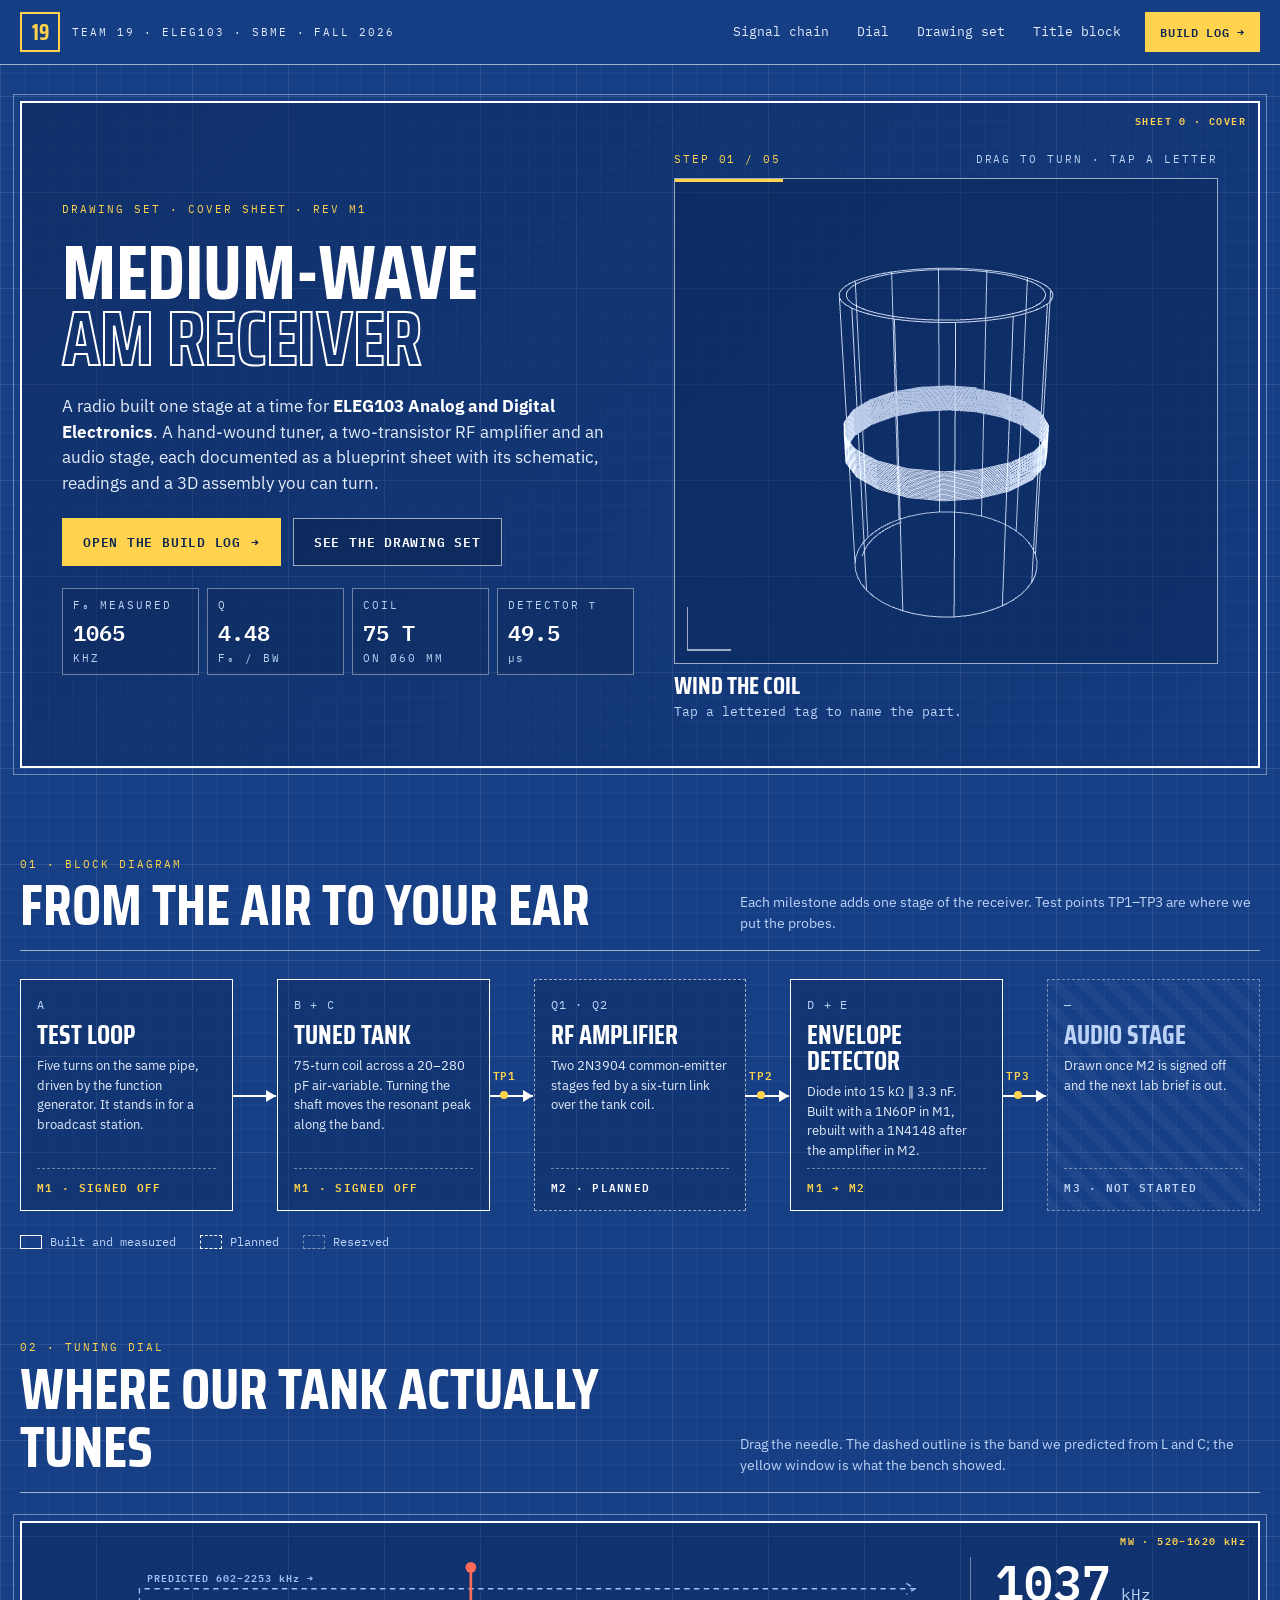
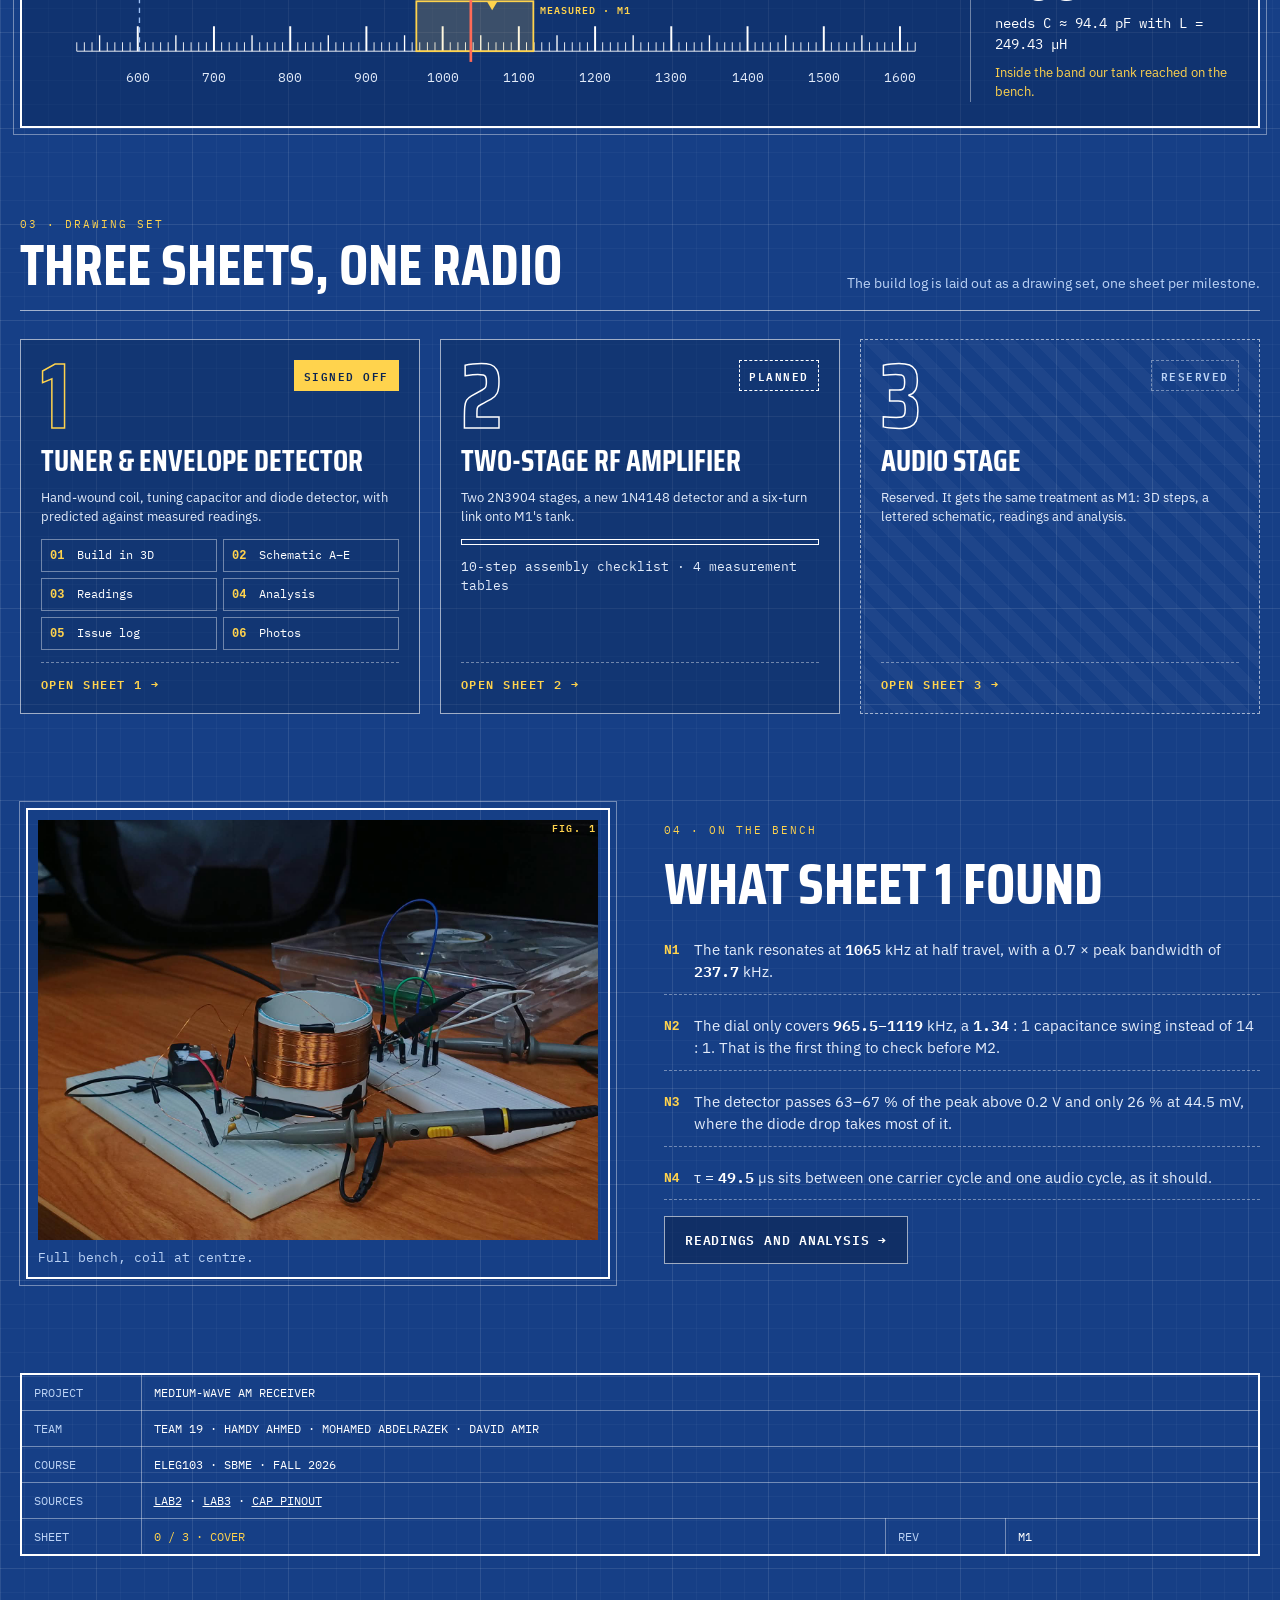
==== commit 4d67ac35: "Add cover sheet and interactive features for MW-AM Receiver project - Created index.html for the cov" ====
--- a/index.html
+++ b/index.html
@@ -4,302 +4,223 @@
 <meta charset="utf-8">
 <meta name="viewport" content="width=device-width, initial-scale=1">
 <title>Team 19 · MW-AM Receiver</title>
-<meta name="description" content="Team 19's build log for a medium-wave AM receiver: schematic, 3D assembly sequence, measurements and analysis. ELEG103, SBME, Fall 2026.">
+<meta name="description" content="Team 19's medium-wave AM receiver for ELEG103, SBME, Fall 2026: a hand-wound tuner, an RF amplifier and an audio stage, documented as a blueprint drawing set with an interactive 3D assembly.">
 <meta name="author" content="Team 19: Hamdy Ahmed, Mohamed Abdelrazek, David Amir">
 <meta property="og:title" content="Team 19 · MW-AM Receiver">
 <meta property="og:description" content="A medium-wave AM radio built for ELEG103, documented as a blueprint drawing set with an interactive 3D assembly.">
 <meta property="og:type" content="website">
+<meta property="og:image" content="assets/photos/setup.jpg">
+<script>
+  /* old direct links (index.html#m2) now live on the build log */
+  if (/^#m[123]$/.test(location.hash)) location.replace('log.html' + location.hash);
+</script>
 <link rel="preconnect" href="https://fonts.googleapis.com">
 <link href="https://fonts.googleapis.com/css2?family=IBM+Plex+Mono:wght@400;600&family=IBM+Plex+Sans:wght@400;600&family=Saira+Condensed:wght@500;700&display=swap" rel="stylesheet">
-<link rel="stylesheet" href="css/blueprint.css?v=7">
+<link rel="stylesheet" href="css/blueprint.css?v=8">
+<link rel="stylesheet" href="css/landing.css?v=8">
 </head>
-<body data-layout="split" data-section="build" data-ms="m1">
-<a class="skip" href="#mod-viewer">Skip to the 3D model</a>
-<div class="app">
-
-  <!-- ============ HEADER ============ -->
-  <header class="mod" id="mod-head">
-    <div class="head-id">
-      <p class="kicker"><span data-bind="team"></span> · <span data-bind="course"></span></p>
-      <h1 id="msTitle">Tuner &amp; envelope detector</h1>
-      <p class="kicker y" id="msStatus">SHEET 1 OF 3 · REV M1 · SIGNED OFF</p>
-    </div>
-    <div class="head-ctl">
-      <nav class="ms-tabs" aria-label="Milestones">
-        <a class="ms-tab" href="#m1" data-ms="m1">M1 TUNER</a>
-        <a class="ms-tab" href="#m2" data-ms="m2">M2 RF AMP</a>
-        <a class="ms-tab" href="#m3" data-ms="m3">M3 AUDIO</a>
-      </nav>
-    </div>
-  </header>
-
-  <!-- ============ SECTION NAV ============ -->
-  <nav class="mod m1only" id="mod-nav" aria-label="Sections">
-    <p class="kicker nav-title">SECTIONS</p>
-    <button type="button" class="nav-btn" data-sec="build"><span>01</span> Build in 3D</button>
-    <button type="button" class="nav-btn" data-sec="schematic"><span>02</span> Schematic</button>
-    <button type="button" class="nav-btn" data-sec="readings"><span>03</span> Readings</button>
-    <button type="button" class="nav-btn" data-sec="analysis"><span>04</span> Analysis</button>
-    <button type="button" class="nav-btn" data-sec="issues"><span>05</span> Issue log</button>
-    <button type="button" class="nav-btn" data-sec="photos"><span>06</span> Photos</button>
-    <div class="nav-status">
-      <p class="kicker">STATUS</p>
-      <p class="mono y strong">M1 SIGNED OFF</p>
-    </div>
+<body class="cover">
+<a class="skip" href="#main">Skip to content</a>
+
+<!-- ============ TOP BAR ============ -->
+<header class="topbar">
+  <a class="brand" href="#top" aria-label="Team 19, top of page">
+    <span class="brand-mark" aria-hidden="true">19</span>
+    <span class="kicker"><span data-bind="team"></span> · <span data-bind="course"></span></span>
+  </a>
+  <nav class="topnav" aria-label="Page">
+    <a href="#chain">Signal chain</a>
+    <a href="#dial">Dial</a>
+    <a href="#sheets">Drawing set</a>
+    <a href="#team">Title block</a>
+    <a class="btn btn-solid btn-sm" href="log.html#m1">Build log →</a>
   </nav>
-
-  <!-- ============ 3D VIEWER ============ -->
-  <section class="mod m1only" id="mod-viewer" data-zone="A1–B2 · ASSEMBLY 3D" aria-label="3D assembly">
-    <div class="viewer-head">
-      <div>
-        <p class="kicker y">STEP <span id="vStepNo">01</span> / <span id="vStepTotal">06</span></p>
-        <h2 class="cond" id="vStepTitle"></h2>
-      </div>
-      <p class="kicker hint">DRAG · SCROLL · CLICK A TAG</p>
-    </div>
-    <div class="v3d" id="v3d">
-      <canvas tabindex="0" aria-label="3D assembly model. Arrow keys rotate, plus and minus zoom, Home resets."></canvas>
-      <div class="v3d-labels"></div>
-      <div class="replay-progress" id="replayBar" aria-hidden="true"></div>
-      <div class="v3d-tools">
-        <label class="tool check"><input type="checkbox" id="explode"> Exploded</label>
-        <button type="button" class="tool" id="resetView">Reset</button>
-      </div>
-      <img class="v3d-fallback" src="assets/photos/setup.jpg" alt="Bench photo shown because 3D is unavailable in this browser." hidden>
-    </div>
-    <div class="step-bar">
-      <button type="button" class="tool play" id="replay" aria-pressed="false">▶ Replay</button>
-      <button type="button" class="tool" id="prevStep" aria-label="Previous step">←</button>
-      <ol class="step-strip" id="stepList"></ol>
-      <button type="button" class="tool" id="nextStep" aria-label="Next step">→</button>
-    </div>
-  </section>
-
-  <!-- ============ CALLOUT ============ -->
-  <section class="mod m1only" id="mod-callout" data-zone="D1 · CALLOUT" aria-live="polite">
-    <div class="chips" id="partBtns"></div>
-    <p class="kicker y">CALLOUT <span id="pKey"></span></p>
-    <h2 class="cond" id="pName"></h2>
-    <p class="mono muted small" id="pSpec"></p>
-    <p class="small" id="pRole"></p>
-    <div class="dash-top">
-      <p class="kicker y">WHAT THE READING SAYS</p>
-      <p class="small" id="pReading"></p>
-    </div>
-  </section>
-
-  <!-- ============ STATS ============ -->
-  <section class="mod m1only" id="mod-stats" data-zone="D2 · KEY READINGS" aria-label="Key readings">
-    <div class="stat"><p class="kicker">f₀</p><p class="stat-v" id="statF0"></p><p class="kicker">kHz</p></div>
-    <div class="stat"><p class="kicker">Q</p><p class="stat-v" id="statQ"></p><p class="kicker">f₀ / BW</p></div>
-    <div class="stat"><p class="kicker">BAND</p><p class="stat-v" id="statBand"></p><p class="kicker">kHz</p></div>
-  </section>
-
-  <!-- ============ STEP DETAIL ============ -->
-  <section class="mod m1only" id="mod-step" data-zone="A3–B3 · STEP NOTES" aria-live="polite">
-    <div class="step-text">
-      <p class="kicker y">STEP <span id="sNum"></span> NOTES</p>
-      <h3 class="cond" id="sTitle"></h3>
-      <p class="small" id="sText"></p>
-      <p class="note" id="sNote"></p>
-      <pre class="code" id="sCode" hidden></pre>
-    </div>
-    <figure class="step-photo">
-      <img id="sImg" src="" alt="">
-      <figcaption class="mono muted" id="sCap"></figcaption>
+</header>
+
+<main id="main">
+
+  <!-- ============ HERO / COVER SHEET ============ -->
+  <section class="hero frame" id="top" aria-labelledby="heroTitle">
+    <span class="zone" aria-hidden="true">SHEET 0 · COVER</span>
+    <div class="hero-copy">
+      <p class="kicker y rise" style="--d:0">DRAWING SET · COVER SHEET · REV M1</p>
+      <h1 class="hero-title rise" id="heroTitle" style="--d:1">
+        <span>Medium-wave</span>
+        <span class="outline">AM receiver</span>
+      </h1>
+      <p class="lede rise" style="--d:2">A radio built one stage at a time for <strong>ELEG103 Analog and Digital Electronics</strong>. A hand-wound tuner, a two-transistor RF amplifier and an audio stage, each documented as a blueprint sheet with its schematic, readings and a 3D assembly you can turn.</p>
+      <div class="cta rise" style="--d:3">
+        <a class="btn btn-solid" href="log.html#m1">Open the build log <span aria-hidden="true">→</span></a>
+        <a class="btn" href="#sheets">See the drawing set</a>
+      </div>
+      <dl class="hero-stats rise" style="--d:4">
+        <div class="stat"><dt class="kicker">f₀ MEASURED</dt><dd class="stat-v" id="hF0"></dd><dd class="kicker">kHz</dd></div>
+        <div class="stat"><dt class="kicker">Q</dt><dd class="stat-v" id="hQ"></dd><dd class="kicker">f₀ / BW</dd></div>
+        <div class="stat"><dt class="kicker">COIL</dt><dd class="stat-v" id="hTurns"></dd><dd class="kicker" id="hWire"></dd></div>
+        <div class="stat"><dt class="kicker">DETECTOR τ</dt><dd class="stat-v" id="hTau"></dd><dd class="kicker unit">µs</dd></div>
+      </dl>
+    </div>
+
+    <figure class="hero-model rise" style="--d:2" aria-label="3D assembly of milestone 1">
+      <div class="model-head">
+        <p class="kicker y">STEP <span id="cStepNo">01</span> / <span id="cStepTotal">05</span></p>
+        <p class="kicker hint">DRAG TO TURN · TAP A LETTER</p>
+      </div>
+      <div class="v3d" id="coverV3d">
+        <canvas tabindex="0" aria-label="3D model of the tuner being assembled step by step. Drag or use arrow keys to turn it."></canvas>
+        <div class="v3d-labels"></div>
+        <div class="replay-progress" id="cBar" aria-hidden="true"></div>
+        <img class="v3d-fallback" src="assets/photos/setup.jpg" alt="Copper coil on a white PVC pipe between two breadboards, with the tuning capacitor and oscilloscope probes." hidden>
+        <span class="crosshair" aria-hidden="true"></span>
+      </div>
+      <figcaption class="model-cap" aria-live="polite">
+        <span class="cond" id="cStepTitle"></span>
+        <span class="mono muted xsmall" id="cPart"></span>
+      </figcaption>
     </figure>
   </section>
 
-  <!-- ============ SCHEMATIC ============ -->
-  <section class="mod m1only sec" id="mod-schem" data-sec-panel="schematic" data-zone="C1 · SCHEMATIC" aria-label="Schematic">
-    <svg class="schem" viewBox="0 0 900 420" role="img" aria-label="Schematic: generator and five-turn loop coupled to a 75-turn coil, parallel 20 to 280 picofarad capacitor at TP1, 1N60P diode to TP3, 15 kilohm and 3.3 nanofarad to ground">
-      <circle class="w" cx="40" cy="215" r="22"/>
-      <path class="w" d="M28 215 q 6 -10 12 0 t 12 0"/>
-      <path class="w" d="M40 193 V 90 H 110 V 160 a10 10 0 0 1 0 20 a10 10 0 0 1 0 20 a10 10 0 0 1 0 20 a10 10 0 0 1 0 20 a10 10 0 0 1 0 20 V 340 H 40 V 237"/>
-      <path class="w" d="M200 90 V 150 a10 10 0 0 0 0 20 a10 10 0 0 0 0 20 a10 10 0 0 0 0 20 a10 10 0 0 0 0 20 a10 10 0 0 0 0 20 a10 10 0 0 0 0 20 V 340"/>
-      <path class="dim" d="M135 150 V 280 M165 150 V 280"/>
-      <path class="w" d="M200 90 H 440"/>
-      <path class="w" d="M300 90 V 207 M272 207 H 328 M272 223 H 328 M300 223 V 340"/>
-      <path class="w" d="M268 250 L 332 182 M332 182 L 318 184 M332 182 L 330 196"/>
-      <path class="wf" d="M440 76 L 440 104 L 474 90 Z"/>
-      <path class="w" d="M476 74 V 106 M476 90 H 820"/>
-      <path class="w" d="M620 90 V 160 l 14 8 l -28 16 l 28 16 l -28 16 l 28 16 l -28 16 l 14 8 V 340"/>
-      <path class="w" d="M720 90 V 207 M692 207 H 748 M692 223 H 748 M720 223 V 340"/>
-      <path class="w" d="M200 340 H 820 M200 340 V 368 M180 368 H 220 M188 378 H 212 M196 388 H 204"/>
-      <circle class="node" cx="360" cy="90" r="5"/><circle class="node" cx="560" cy="90" r="5"/>
-      <circle class="w" cx="828" cy="90" r="7"/><circle class="w" cx="828" cy="340" r="7"/>
-      <text class="lbl y" x="342" y="72">TP1</text><text class="lbl y" x="542" y="72">TP3</text>
-      <text class="lbl" x="78" y="300">5 T</text><text class="lbl" x="214" y="300">75 T</text>
-      <text class="lbl" x="138" y="140">M</text><text class="lbl" x="338" y="250">20–280 pF</text>
-      <text class="lbl" x="420" y="130">1N60P</text><text class="lbl" x="642" y="216">15 kΩ</text>
-      <text class="lbl" x="756" y="216">3.3 nF</text><text class="lbl" x="8" y="270">GEN</text>
-      <g id="balloons"></g>
-    </svg>
-  </section>
-
-  <!-- ============ READINGS ============ -->
-  <section class="mod m1only sec" id="mod-readings" data-sec-panel="readings" data-zone="C2–C3 · READINGS" aria-label="Measurement schedule">
-    <p class="kicker y">MEASUREMENT SCHEDULE</p>
-    <p class="mono muted xsmall">Predicted = Table 4 as submitted · Measured = Tables 5–6 · Error = 100 × (P − M) / M</p>
-    <div class="scroll">
-      <table class="grid-table">
-        <thead><tr><th>REF</th><th>PARAMETER</th><th>PREDICTED</th><th>MEASURED</th><th>ERROR</th></tr></thead>
-        <tbody id="schedule"></tbody>
-      </table>
-    </div>
-  </section>
-
-  <!-- ============ ANALYSIS ============ -->
-  <section class="mod m1only sec" id="mod-analysis" data-sec-panel="analysis" data-zone="C2–C3 · ANALYSIS" aria-label="Analysis">
-    <div class="an-grid">
-      <div class="an-card">
-        <p class="kicker y">NOTE 1 · TUNING RANGE</p>
-        <label for="cap" class="small">Sweep C with the predicted L = <span data-bind="L"></span> µH</label>
-        <input id="cap" type="range" min="20" max="280" step="1" value="150">
-        <p class="mono muted small">C = <span id="capVal">150</span> pF → <strong class="readout" id="fVal"></strong> kHz</p>
-        <div class="scale" aria-hidden="true"><div class="ticks"></div><div class="band" id="band"></div><div class="needle" id="needle"></div></div>
-        <div class="scale-legend mono"><span>500</span><span>yellow = measured band</span><span>2400 kHz</span></div>
-        <p id="tuneNote" class="tune-note"></p>
-        <p class="xsmall">The tank saw a capacitance ratio of (1119 / 965.5)² ≈ <strong>1.34</strong>, not 280 / 20 = 14. Likely causes: partial shaft travel, the wrong section, or a large parallel capacitance. <span class="y">Measure C at both stops.</span></p>
-      </div>
-      <div class="an-card">
-        <p class="kicker y">NOTE 3 · DETECTOR TRANSFER</p>
-        <svg class="fig" id="detChart" viewBox="0 0 520 300" role="img" aria-label="TP3 DC against TP1 peak for six measurements"></svg>
-        <div class="det-rows" id="detRows"></div>
-        <p class="note" id="detNote"></p>
-      </div>
-      <div class="an-card">
-        <p class="kicker y">NOTE 2 · SELECTIVITY</p>
-        <svg class="fig" viewBox="0 0 460 220" role="img" aria-label="Resonance curve peaking at 1065 kilohertz with 0.7 of peak points at 956.3 and 1194 kilohertz">
-          <path class="w" d="M30 190 H 440"/>
-          <path class="w" d="M30 186 C 110 180, 150 150, 190 90 S 225 30, 240 30 S 280 60, 300 100 S 380 178, 440 184"/>
-          <path class="dim" d="M178 76 H 318 M240 30 V 190 M178 76 V 190 M318 76 V 190"/>
-          <text class="lbl w0" x="206" y="210">1065</text><text class="lbl" x="150" y="210">956.3</text>
-          <text class="lbl" x="300" y="210">1194</text><text class="lbl y" x="194" y="68">BW 237.7</text>
-        </svg>
-        <p class="xsmall">Q = 1065 / 237.7 ≈ <strong>4.48</strong>. With 9 kHz channel spacing the passband spans about <strong>26 channels</strong>. The 15 kΩ load and the probe damp the tank; M2's six-turn link should sharpen it.</p>
-      </div>
-      <div class="an-card">
-        <p class="kicker y">NOTE 4 · TIME CONSTANT (LOG)</p>
-        <div class="logbar">
-          <div class="mark" style="left:8%">1 µs<br>carrier</div>
-          <div class="mark main" style="left:58%">49.5 µs<br>our RC</div>
-          <div class="mark" style="left:80%">200 µs<br>audio</div>
-        </div>
-        <p class="xsmall">RC is about 50× one 1 MHz carrier cycle, so ripple stays small, and about 4× shorter than one 5 kHz audio cycle, so the output still follows the voice.</p>
-      </div>
-    </div>
-  </section>
-
-  <!-- ============ ISSUES ============ -->
-  <section class="mod m1only sec" id="mod-issues" data-sec-panel="issues" data-zone="C2–C3 · ISSUE LOG" aria-label="Issue log">
-    <p class="kicker y">ISSUE LOG</p>
-    <div class="scroll">
-      <table class="grid-table">
-        <thead><tr><th>#</th><th>ISSUE</th><th>CAUSE</th><th>RESOLUTION</th></tr></thead>
-        <tbody id="issues"></tbody>
-      </table>
-    </div>
-  </section>
-
-  <!-- ============ PHOTOS ============ -->
-  <section class="mod m1only sec" id="mod-photos" data-sec-panel="photos" data-zone="C2–C3 · PHOTOGRAPHS" aria-label="Reference photographs">
-    <figure class="gal-main">
-      <img id="galImg" src="" alt="">
-      <figcaption class="mono muted" id="galCap"></figcaption>
+  <!-- ============ SIGNAL CHAIN ============ -->
+  <section class="block" id="chain" aria-labelledby="chainTitle">
+    <div class="block-title">
+      <p class="kicker y">01 · BLOCK DIAGRAM</p>
+      <h2 class="cond" id="chainTitle">From the air to your ear</h2>
+      <p class="small muted">Each milestone adds one stage of the receiver. Test points TP1–TP3 are where we put the probes.</p>
+    </div>
+    <ol class="chain">
+      <li class="stage ms-done">
+        <p class="stage-no mono">A</p>
+        <h3 class="cond">Test loop</h3>
+        <p class="xsmall">Five turns on the same pipe, driven by the function generator. It stands in for a broadcast station.</p>
+        <p class="tag">M1 · SIGNED OFF</p>
+      </li>
+      <li class="stage ms-done">
+        <p class="stage-no mono">B + C</p>
+        <h3 class="cond">Tuned tank</h3>
+        <p class="xsmall">75-turn coil across a 20–280 pF air-variable. Turning the shaft moves the resonant peak along the band.</p>
+        <p class="tag">M1 · SIGNED OFF</p>
+        <span class="tp" aria-label="Test point 1">TP1</span>
+      </li>
+      <li class="stage ms-plan">
+        <p class="stage-no mono">Q1 · Q2</p>
+        <h3 class="cond">RF amplifier</h3>
+        <p class="xsmall">Two 2N3904 common-emitter stages fed by a six-turn link over the tank coil.</p>
+        <p class="tag">M2 · PLANNED</p>
+        <span class="tp" aria-label="Test point 2">TP2</span>
+      </li>
+      <li class="stage ms-done">
+        <p class="stage-no mono">D + E</p>
+        <h3 class="cond">Envelope detector</h3>
+        <p class="xsmall">Diode into 15 kΩ ∥ 3.3 nF. Built with a 1N60P in M1, rebuilt with a 1N4148 after the amplifier in M2.</p>
+        <p class="tag">M1 → M2</p>
+        <span class="tp" aria-label="Test point 3">TP3</span>
+      </li>
+      <li class="stage ms-todo">
+        <p class="stage-no mono">—</p>
+        <h3 class="cond">Audio stage</h3>
+        <p class="xsmall">Drawn once M2 is signed off and the next lab brief is out.</p>
+        <p class="tag">M3 · NOT STARTED</p>
+      </li>
+    </ol>
+    <ul class="legend mono" aria-label="Legend">
+      <li><span class="sw sw-done"></span>Built and measured</li>
+      <li><span class="sw sw-plan"></span>Planned</li>
+      <li><span class="sw sw-todo"></span>Reserved</li>
+    </ul>
+  </section>
+
+  <!-- ============ TUNING DIAL ============ -->
+  <section class="block" id="dial" aria-labelledby="dialTitle">
+    <div class="block-title">
+      <p class="kicker y">02 · TUNING DIAL</p>
+      <h2 class="cond" id="dialTitle">Where our tank actually tunes</h2>
+      <p class="small muted">Drag the needle. The dashed outline is the band we predicted from L and C; the yellow window is what the bench showed.</p>
+    </div>
+    <div class="dial frame">
+      <span class="zone" aria-hidden="true">MW · 520–1620 kHz</span>
+      <div class="dial-face">
+        <svg id="dialSvg" viewBox="0 0 1000 150" aria-hidden="true"></svg>
+        <input type="range" id="dialInput" min="520" max="1620" step="1" value="520" aria-label="Tuning frequency in kilohertz">
+      </div>
+      <div class="dial-read">
+        <p class="readout-big mono"><span id="dialF">520</span><small> kHz</small></p>
+        <p class="mono small" id="dialC"></p>
+        <p class="dial-note" id="dialNote"></p>
+      </div>
+    </div>
+  </section>
+
+  <!-- ============ DRAWING SET ============ -->
+  <section class="block" id="sheets" aria-labelledby="sheetsTitle">
+    <div class="block-title">
+      <p class="kicker y">03 · DRAWING SET</p>
+      <h2 class="cond" id="sheetsTitle">Three sheets, one radio</h2>
+      <p class="small muted">The build log is laid out as a drawing set, one sheet per milestone.</p>
+    </div>
+    <div class="sheet-grid">
+      <a class="sheet-card is-done" href="log.html#m1">
+        <div class="sheet-top"><span class="sheet-no cond">1</span><span class="badge">SIGNED OFF</span></div>
+        <h3 class="cond">Tuner &amp; envelope detector</h3>
+        <p class="xsmall">Hand-wound coil, tuning capacitor and diode detector, with predicted against measured readings.</p>
+        <ul class="sheet-list mono">
+          <li><b>01</b> Build in 3D</li><li><b>02</b> Schematic A–E</li><li><b>03</b> Readings</li>
+          <li><b>04</b> Analysis</li><li><b>05</b> Issue log</li><li><b>06</b> Photos</li>
+        </ul>
+        <span class="sheet-go mono">OPEN SHEET 1 →</span>
+      </a>
+      <a class="sheet-card is-plan" href="log.html#m2">
+        <div class="sheet-top"><span class="sheet-no cond">2</span><span class="badge">PLANNED</span></div>
+        <h3 class="cond">Two-stage RF amplifier</h3>
+        <p class="xsmall">Two 2N3904 stages, a new 1N4148 detector and a six-turn link onto M1's tank.</p>
+        <div class="sheet-progress" aria-hidden="true"><div id="m2Bar"></div></div>
+        <p class="mono xsmall muted"><span id="m2Total"></span>-step assembly checklist · 4 measurement tables</p>
+        <span class="sheet-go mono">OPEN SHEET 2 →</span>
+      </a>
+      <a class="sheet-card is-todo" href="log.html#m3">
+        <div class="sheet-top"><span class="sheet-no cond">3</span><span class="badge">RESERVED</span></div>
+        <h3 class="cond">Audio stage</h3>
+        <p class="xsmall">Reserved. It gets the same treatment as M1: 3D steps, a lettered schematic, readings and analysis.</p>
+        <span class="sheet-go mono">OPEN SHEET 3 →</span>
+      </a>
+    </div>
+  </section>
+
+  <!-- ============ BENCH ============ -->
+  <section class="block bench" aria-labelledby="benchTitle">
+    <figure class="bench-photo frame">
+      <span class="zone" aria-hidden="true">FIG. 1</span>
+      <img src="assets/photos/setup.jpg" alt="Copper coil on a white PVC pipe between two breadboards, with the tuning capacitor and oscilloscope probes." loading="lazy">
+      <figcaption class="mono muted xsmall">Full bench, coil at centre.</figcaption>
     </figure>
-    <div class="thumbs" id="thumbs"></div>
-  </section>
-
-  <!-- ============ TITLE BLOCK ============ -->
-  <footer class="mod m1only" id="mod-title">
-    <table>
-      <tbody>
-        <tr><td class="k">PROJECT</td><td colspan="3">MEDIUM-WAVE AM RECEIVER</td></tr>
-        <tr><td class="k">TEAM</td><td colspan="3" data-bind="team"></td></tr>
-        <tr><td class="k">SOURCES</td><td colspan="3"><a href="assets/docs/LAB2.pdf">LAB2</a> · <a href="assets/docs/LAB3.pdf">LAB3</a> · <a href="assets/docs/variable-cap.pdf">CAP PINOUT</a></td></tr>
-        <tr><td class="k">SHEET</td><td class="y">1 / 3</td><td class="k">REV</td><td>M1</td></tr>
-      </tbody>
-    </table>
-  </footer>
-
-  <!-- ============ M2 ============ -->
-  <section class="mod ms-sheet" id="mod-m2" aria-label="Milestone 2">
-    <aside class="ms-preview" data-zone="REFERENCE">
-      <div class="viewer-head">
-        <div>
-          <p class="kicker y">SHEET 2 · REFERENCE DRAWING</p>
-          <h2 class="cond">Board 1′ on M1's tank</h2>
-        </div>
-        <p class="kicker hint">PLANNED · NOT BUILT</p>
-      </div>
-      <figure class="crop-fig">
-        <div class="crop"><img src="assets/photos/lab3-circuit.png" alt="LAB3 Part B Figure 3: two 2N3904 common-emitter stages with supply protection, fed from a six-turn link on M1's tank, followed by a 1N4148 envelope detector."></div>
-        <figcaption class="mono muted">LAB3 Part B, Figure 3 · TP1 tank, TP2 Q2 collector, TP3 detector / LEVEL</figcaption>
-      </figure>
-      <div class="spec-grid">
-        <div class="stat"><p class="kicker">GAIN</p><p class="stat-v">2 × 2N3904</p><p class="kicker">CE, 100 kΩ bias</p></div>
-        <div class="stat"><p class="kicker">DETECTOR</p><p class="stat-v">1N4148</p><p class="kicker">15 kΩ ∥ 3.3 nF</p></div>
-        <div class="stat"><p class="kicker">COUPLING</p><p class="stat-v">6-turn link</p><p class="kicker">over M1's coil</p></div>
-        <div class="stat"><p class="kicker">SUPPLY</p><p class="stat-v">4.5 V</p><p class="kicker">3 × AA via 1N5819</p></div>
-      </div>
-    </aside>
-    <div class="ms-body">
-      <p class="ms-lede">Amplify the tuned RF with two common-emitter stages, then recover the envelope with a new 1N4148 detector. M1's tank stays; its old detector comes off.</p>
-      <div class="panel-block">
-        <div class="block-head">
-          <p class="kicker y">ASSEMBLY SEQUENCE</p>
-          <p class="kicker"><span id="doneCount">0</span> / <span id="doneTotal"></span> DONE</p>
-        </div>
-        <div class="progress"><div id="doneBar"></div></div>
-        <div id="checklist" class="checklist"></div>
-      </div>
-      <div class="panel-block">
-        <p class="kicker y">MEASUREMENTS TO RECORD</p>
-        <div class="cards2">
-          <div class="dash-card"><b>T4</b> DC operating points of Q1 and Q2 (β = 100, V<sub>BE</sub> = 0.7 V, 3.9 V rail)</div>
-          <div class="dash-card"><b>T5</b> RF gain at 531 kHz, 1 MHz and 1.6 MHz, against Qucs-S</div>
-          <div class="dash-card"><b>T6</b> Detector rise above baseline at 1 MHz, sources 0.05–1 V</div>
-          <div class="dash-card"><b>T7</b> Coupled-loop distance for a 10 mV rise at TP3</div>
-        </div>
-      </div>
-    </div>
-  </section>
-
-  <!-- ============ M3 ============ -->
-  <section class="mod ms-sheet" id="mod-m3" aria-label="Milestone 3">
-    <aside class="ms-preview">
-      <div class="viewer-head">
-        <div>
-          <p class="kicker y">SHEET 3 · RESERVED</p>
-          <h2 class="cond">Drawing area</h2>
-        </div>
-        <p class="kicker hint">NOT STARTED</p>
-      </div>
-      <div class="reserved">
-        <p class="cond">Reserved</p>
-        <p class="kicker">THE AUDIO-STAGE 3D MODEL GOES HERE</p>
-      </div>
-    </aside>
-    <div class="ms-body">
-      <div class="panel-block">
-        <p class="kicker y">STATUS</p>
-        <p class="small">Not started. This sheet is drawn once M2 is signed off and the next lab brief is released.</p>
-      </div>
-      <div class="panel-block">
-        <p class="kicker y">THIS SHEET WILL HOLD</p>
-        <div class="cards2">
-          <div class="dash-card"><b>01</b> Build steps with a 3D model for each, like M1</div>
-          <div class="dash-card"><b>02</b> Schematic with lettered callouts</div>
-          <div class="dash-card"><b>03</b> Predicted vs measured readings</div>
-          <div class="dash-card"><b>04</b> Analysis and issue log</div>
-        </div>
-      </div>
-    </div>
-  </section>
-</div>
-<script src="js/data.js?v=7"></script>
-<script src="js/viewer3d.js?v=7"></script>
-<script src="js/app.js?v=7"></script>
+    <div class="bench-notes">
+      <p class="kicker y">04 · ON THE BENCH</p>
+      <h2 class="cond" id="benchTitle">What sheet 1 found</h2>
+      <ol class="notes">
+        <li><b class="mono">N1</b><span>The tank resonates at <strong id="nF0"></strong> kHz at half travel, with a 0.7 × peak bandwidth of <strong id="nBW"></strong> kHz.</span></li>
+        <li><b class="mono">N2</b><span>The dial only covers <strong id="nBand"></strong> kHz, a <strong id="nRatio"></strong> : 1 capacitance swing instead of 14 : 1. That is the first thing to check before M2.</span></li>
+        <li><b class="mono">N3</b><span>The detector passes 63–67 % of the peak above 0.2 V and only 26 % at 44.5 mV, where the diode drop takes most of it.</span></li>
+        <li><b class="mono">N4</b><span>τ = <strong id="nTau"></strong> µs sits between one carrier cycle and one audio cycle, as it should.</span></li>
+      </ol>
+      <a class="btn" href="log.html#m1">Readings and analysis →</a>
+    </div>
+  </section>
+</main>
+
+<!-- ============ TITLE BLOCK ============ -->
+<footer class="block" id="team">
+  <table class="title-block">
+    <tbody>
+      <tr><td class="k">PROJECT</td><td colspan="3">MEDIUM-WAVE AM RECEIVER</td></tr>
+      <tr><td class="k">TEAM</td><td colspan="3" id="tbTeam"></td></tr>
+      <tr><td class="k">COURSE</td><td colspan="3" data-bind="course"></td></tr>
+      <tr><td class="k">SOURCES</td><td colspan="3"><a href="assets/docs/LAB2.pdf">LAB2</a> · <a href="assets/docs/LAB3.pdf">LAB3</a> · <a href="assets/docs/variable-cap.pdf">CAP PINOUT</a></td></tr>
+      <tr><td class="k">SHEET</td><td class="y">0 / 3 · COVER</td><td class="k">REV</td><td>M1</td></tr>
+    </tbody>
+  </table>
+</footer>
+
+<script src="js/data.js?v=8"></script>
+<script src="js/viewer3d.js?v=8"></script>
+<script src="js/landing.js?v=8"></script>
 </body>
 </html>
--- a/css/landing.css
+++ b/css/landing.css
@@ -0,0 +1,234 @@
+/* =========================================================
+   Cover sheet (index.html). Loads after blueprint.css and
+   reuses its tokens, type helpers, .stat, .v3d and .tool.
+   This page scrolls; the build log (log.html) fits one screen.
+   ========================================================= */
+.cover { --wrap: 1240px; --edge: max(16px, calc((100vw - var(--wrap)) / 2)); }
+html:has(.cover) { scroll-behavior: smooth; scroll-padding-top: 76px; }
+.cover main, .cover > footer { display: block; }
+.cover h2, .cover h3 { margin: 0; }
+
+/* ---------- shared pieces ---------- */
+.frame { position: relative; border: 2px solid #fff; outline: 1px solid var(--line-soft); outline-offset: 6px; }
+.zone { position: absolute; right: 12px; top: 8px; font: 600 10px var(--mono); letter-spacing: 0.14em; color: var(--accent); z-index: 2; pointer-events: none; }
+.btn {
+  display: inline-flex; align-items: center; gap: 10px; min-height: 48px; padding: 0 20px;
+  border: 1.5px solid var(--line); background: rgba(12,37,82,0.6); color: var(--ink);
+  font: 600 13px var(--mono); letter-spacing: 0.06em; text-transform: uppercase; text-decoration: none;
+  transition: border-color 0.15s, background 0.15s, color 0.15s, transform 0.15s;
+}
+.btn:hover { border-color: var(--accent); color: var(--accent); }
+.btn-solid { background: var(--accent); border-color: var(--accent); color: var(--paper-deep); }
+.btn-solid:hover { background: #ffe07f; color: var(--paper-deep); transform: translate(-2px, -2px); box-shadow: 4px 4px 0 #fff; }
+.btn-sm { min-height: 40px; padding: 0 14px; font-size: 12px; }
+
+/* ---------- top bar ---------- */
+.topbar {
+  position: sticky; top: 0; z-index: 20;
+  display: flex; justify-content: space-between; align-items: center; gap: 12px 24px; flex-wrap: wrap;
+  padding: 12px var(--edge); border-bottom: 1.5px solid var(--line);
+  background: rgba(22, 63, 134, 0.88); backdrop-filter: blur(6px); -webkit-backdrop-filter: blur(6px);
+}
+.brand { display: flex; align-items: center; gap: 12px; text-decoration: none; min-width: 0; }
+.brand-mark {
+  flex: none; display: grid; place-items: center; width: 40px; height: 40px;
+  border: 2px solid var(--accent); color: var(--accent); font: 700 22px var(--cond);
+}
+.brand .kicker { color: var(--ink-soft); }
+.topnav { display: flex; align-items: center; gap: 4px; flex-wrap: wrap; }
+.topnav a:not(.btn) {
+  display: inline-flex; align-items: center; min-height: 40px; padding: 0 12px;
+  font: 13px var(--mono); color: var(--ink-soft); text-decoration: none; border-bottom: 2px solid transparent;
+}
+.topnav a:not(.btn):hover { color: var(--accent); border-bottom-color: var(--accent); }
+.topnav .btn { margin-left: 8px; }
+
+/* ---------- hero ---------- */
+.hero {
+  margin: 36px var(--edge) 0; padding: 48px 40px 40px;
+  display: grid; grid-template-columns: minmax(0, 1.05fr) minmax(0, 1fr); gap: 40px; align-items: center;
+  background: linear-gradient(135deg, rgba(8,30,72,0.45), rgba(8,30,72,0.1));
+}
+.hero-copy { display: flex; flex-direction: column; gap: 22px; min-width: 0; }
+.hero-title {
+  margin: 0; font-family: var(--cond); font-weight: 700; text-transform: uppercase;
+  font-size: clamp(52px, 6vw, 96px); line-height: 0.86; letter-spacing: -0.005em;
+}
+.hero-title span { display: block; }
+.hero-title .outline { color: transparent; -webkit-text-stroke: 2px #fff; }
+.hero .lede { font-size: 17px; max-width: 560px; }
+.hero .lede strong { color: #fff; }
+.cta { display: flex; flex-wrap: wrap; gap: 12px; }
+.hero-stats { margin: 0; display: grid; grid-template-columns: repeat(4, minmax(0, 1fr)); gap: 8px; }
+.hero-stats dd { margin: 0; }
+.hero-stats .unit { text-transform: none; letter-spacing: 0.1em; }
+.hero-stats .stat { background: rgba(12,37,82,0.35); }
+.hero-stats .stat-v { font-size: 22px; }
+
+.hero-model { margin: 0; display: flex; flex-direction: column; gap: 10px; min-width: 0; }
+.model-head { display: flex; flex-wrap: wrap; justify-content: space-between; gap: 4px 12px; }
+.model-head .kicker { white-space: nowrap; }
+.hero-model .v3d { height: clamp(340px, 54vh, 540px); flex: none; background: rgba(8,30,72,0.35); }
+.crosshair { position: absolute; left: 12px; bottom: 12px; width: 44px; height: 44px; pointer-events: none; opacity: 0.6; }
+.crosshair::before, .crosshair::after { content: ''; position: absolute; background: #fff; }
+.crosshair::before { left: 0; bottom: 0; width: 44px; height: 1.5px; }
+.crosshair::after { left: 0; bottom: 0; width: 1.5px; height: 44px; }
+.model-cap { display: flex; flex-direction: column; gap: 4px; min-height: 52px; }
+.model-cap .cond { font-size: 24px; margin: 0; }
+
+/* ---------- section blocks ---------- */
+.block { margin: 0 var(--edge); padding: 88px 0 0; }
+.block-title { display: grid; grid-template-columns: minmax(0, 1fr) minmax(0, 1fr); gap: 4px 40px; align-items: end; margin-bottom: 28px; padding-bottom: 16px; border-bottom: 1.5px solid var(--line); }
+.block-title .kicker { grid-column: 1 / -1; }
+.block-title h2 { font-size: clamp(36px, 4.6vw, 58px); }
+.block-title p.small { max-width: 520px; justify-self: end; }
+
+/* ---------- signal chain ---------- */
+.chain { list-style: none; margin: 0; padding: 0; display: grid; grid-template-columns: repeat(5, minmax(0, 1fr)); gap: 44px; counter-reset: st; }
+.stage {
+  position: relative; display: flex; flex-direction: column; gap: 8px; padding: 16px 16px 14px;
+  border: 1.5px solid var(--line); background: var(--panel); min-width: 0;
+}
+.stage h3 { font-size: 26px; }
+.stage .xsmall { color: var(--ink-soft); flex: 1; }
+.stage-no { font-size: 12px; color: var(--muted); letter-spacing: 0.1em; }
+.stage .tag { font: 600 11px var(--mono); letter-spacing: 0.12em; padding-top: 8px; border-top: 1px dashed var(--line-soft); }
+/* the wire to the next block, drawn in on scroll */
+.stage:not(:last-child)::after {
+  content: ''; position: absolute; left: 100%; top: 50%; width: 44px; height: 2px; background: #fff;
+  transform-origin: left; transform: scaleX(var(--wire, 1)); transition: transform 0.6s ease-out;
+}
+.stage:not(:last-child)::before {
+  content: ''; position: absolute; left: calc(100% + 34px); top: calc(50% - 5px);
+  border-left: 10px solid #fff; border-top: 6px solid transparent; border-bottom: 6px solid transparent;
+  opacity: var(--wire, 1); transition: opacity 0.2s 0.5s;
+}
+.tp {
+  position: absolute; left: calc(100% + 4px); top: calc(50% - 30px); z-index: 1;
+  font: 600 11px var(--mono); color: var(--accent); letter-spacing: 0.06em;
+}
+.tp::after { content: ''; position: absolute; left: 50%; top: 26px; width: 8px; height: 8px; margin-left: -4px; border-radius: 50%; background: var(--accent); }
+.ms-done { border-color: #fff; }
+.ms-done .tag { color: var(--accent); }
+.ms-plan { border-style: dashed; }
+.ms-plan .tag { color: #fff; }
+.ms-todo { border-style: dashed; border-color: var(--line-soft); background: repeating-linear-gradient(45deg, rgba(255,255,255,0.04) 0 10px, transparent 10px 20px); }
+.ms-todo h3, .ms-todo .tag { color: var(--muted); }
+.legend { list-style: none; margin: 22px 0 0; padding: 0; display: flex; flex-wrap: wrap; gap: 8px 24px; font-size: 12px; color: var(--muted); }
+.legend li { display: flex; align-items: center; gap: 8px; }
+.sw { width: 22px; height: 14px; border: 1.5px solid #fff; display: inline-block; }
+.sw-plan { border-style: dashed; }
+.sw-todo { border-style: dashed; border-color: var(--line-soft); }
+
+/* ---------- tuning dial ---------- */
+.dial { padding: 34px 28px 24px; display: grid; grid-template-columns: minmax(0, 1fr) 260px; gap: 28px; align-items: center; background: rgba(8,30,72,0.35); }
+.dial-face { position: relative; }
+.dial-face svg { display: block; width: 100%; height: auto; overflow: visible; }
+.dial-face input[type=range] {
+  position: absolute; inset: 0; width: 100%; height: 100%; margin: 0; opacity: 0; cursor: ew-resize;
+}
+.dial-face:has(input:focus-visible) { outline: 3px solid var(--accent); outline-offset: 6px; }
+#dialSvg .tk { stroke: #fff; stroke-width: 1; }
+#dialSvg .tk.m { stroke-width: 1.5; }
+#dialSvg .tk.M { stroke-width: 2.2; }
+#dialSvg .num { font: 15px var(--mono); fill: var(--ink-soft); }
+#dialSvg .band-m { fill: rgba(255,211,77,0.18); stroke: var(--accent); stroke-width: 2; }
+#dialSvg .band-p { fill: none; stroke: #9fc2f5; stroke-width: 1.5; stroke-dasharray: 6 5; }
+#dialSvg .bl { font: 600 11px var(--mono); letter-spacing: 0.1em; }
+#dialSvg .bl.y { fill: var(--accent); }
+#dialSvg .bl.b { fill: #9fc2f5; }
+#dialSvg .needle-l { stroke: #ff6b57; stroke-width: 3; }
+#dialSvg .needle-h { fill: #ff6b57; }
+#dialSvg .f0 { fill: var(--accent); }
+.dial-read { display: flex; flex-direction: column; gap: 8px; border-left: 1.5px solid var(--line-soft); padding-left: 24px; }
+.readout-big { font-size: 48px; font-weight: 600; line-height: 1; font-variant-numeric: tabular-nums; }
+.readout-big small { font-size: 16px; color: var(--muted); font-weight: 400; }
+.dial-note { font-size: 13px; color: #ffb3a8; }
+.dial-note.in { color: var(--accent); }
+
+/* ---------- drawing set ---------- */
+.sheet-grid { display: grid; grid-template-columns: repeat(3, minmax(0, 1fr)); gap: 20px; }
+.sheet-card {
+  position: relative; display: flex; flex-direction: column; gap: 12px; padding: 20px;
+  border: 1.5px solid var(--line); background: var(--panel); text-decoration: none; color: var(--ink);
+  transition: transform 0.18s, border-color 0.18s, box-shadow 0.18s;
+}
+.sheet-card:hover { color: var(--ink); border-color: var(--accent); transform: translate(-3px, -3px); box-shadow: 6px 6px 0 rgba(255,211,77,0.55); }
+.sheet-card h3 { font-size: 30px; }
+.sheet-card .xsmall { color: var(--ink-soft); }
+.sheet-top { display: flex; justify-content: space-between; align-items: flex-start; }
+.sheet-no { font-size: 92px; line-height: 0.8; margin: 0; color: transparent; -webkit-text-stroke: 1.5px #fff; }
+.is-done .sheet-no { -webkit-text-stroke-color: var(--accent); }
+.badge { font: 600 11px var(--mono); letter-spacing: 0.14em; padding: 5px 9px; border: 1.5px solid #fff; }
+.is-done .badge { background: var(--accent); border-color: var(--accent); color: var(--paper-deep); }
+.is-plan .badge { border-style: dashed; }
+.is-todo { border-style: dashed; background: repeating-linear-gradient(45deg, rgba(255,255,255,0.035) 0 12px, transparent 12px 24px); }
+.is-todo .badge { border-color: var(--line-soft); border-style: dashed; color: var(--muted); }
+.sheet-list { list-style: none; margin: 0; padding: 0; display: grid; grid-template-columns: repeat(2, minmax(0, 1fr)); gap: 6px; font-size: 12px; }
+.sheet-list li { border: 1px solid var(--line-soft); padding: 6px 8px; }
+.sheet-list b { color: var(--accent); margin-right: 6px; }
+.sheet-progress { height: 6px; border: 1px solid #fff; }
+.sheet-progress div { height: 100%; width: 0; background: var(--accent); }
+.sheet-go { margin-top: auto; padding-top: 12px; border-top: 1px dashed var(--line-soft); font-size: 12px; font-weight: 600; letter-spacing: 0.12em; color: var(--accent); }
+
+/* ---------- bench ---------- */
+.bench { display: grid; grid-template-columns: minmax(0, 1fr) minmax(0, 1fr); gap: 48px; align-items: center; }
+.bench-photo { margin: 6px; padding: 10px; display: flex; flex-direction: column; gap: 8px; }
+.bench-photo img { display: block; width: 100%; aspect-ratio: 4 / 3; object-fit: cover; }
+.bench-notes { display: flex; flex-direction: column; gap: 16px; align-items: flex-start; }
+.bench-notes h2 { font-size: clamp(36px, 4.6vw, 58px); }
+.notes { list-style: none; margin: 0; padding: 0; display: flex; flex-direction: column; gap: 10px; }
+.notes li { display: flex; gap: 14px; padding: 10px 0; border-bottom: 1px dashed var(--line-soft); font-size: 15px; color: var(--ink-soft); }
+.notes b { flex: none; color: var(--accent); font-size: 13px; padding-top: 2px; }
+.notes strong { color: #fff; font-family: var(--mono); font-weight: 600; }
+
+/* ---------- title block ---------- */
+.cover > footer { padding-bottom: 48px; }
+.title-block { width: 100%; border-collapse: collapse; font: 12px var(--mono); border: 2px solid #fff; }
+.title-block td { border: 1px solid var(--line-soft); padding: 10px 12px; }
+.title-block td.k { color: var(--muted); width: 120px; }
+
+/* ---------- motion ---------- */
+@keyframes rise { from { opacity: 0; transform: translateY(18px); } to { opacity: 1; transform: none; } }
+.rise { animation: rise 0.7s cubic-bezier(.2,.7,.2,1) both; animation-delay: calc(var(--d, 0) * 110ms + 80ms); }
+.reveal { opacity: 0; transform: translateY(24px); transition: opacity 0.7s, transform 0.7s cubic-bezier(.2,.7,.2,1); }
+.reveal.in { opacity: 1; transform: none; }
+
+@media (prefers-reduced-motion: reduce) {
+  html:has(.cover) { scroll-behavior: auto; }
+  .rise { animation: none; }
+  .reveal { opacity: 1; transform: none; transition: none; }
+  .stage::after, .stage::before, .btn, .sheet-card { transition: none; }
+}
+
+/* ---------- responsive ---------- */
+@media (max-width: 1099px) {
+  .hero { grid-template-columns: minmax(0, 1fr); padding: 40px 24px 28px; }
+  .chain { grid-template-columns: repeat(2, minmax(0, 1fr)); gap: 16px; }
+  .stage::after, .stage::before, .tp::after { display: none; }
+  .tp { position: static; order: -1; align-self: flex-start; border: 1px solid var(--accent); padding: 2px 6px; }
+  .sheet-grid { grid-template-columns: minmax(0, 1fr); }
+  .bench { grid-template-columns: minmax(0, 1fr); gap: 28px; }
+  .dial { grid-template-columns: minmax(0, 1fr); }
+  .dial-read { border-left: 0; padding-left: 0; border-top: 1.5px solid var(--line-soft); padding-top: 18px; }
+}
+@media (max-width: 760px) {
+  .topnav a:not(.btn) { display: none; }
+  .topnav .btn { margin-left: 0; }
+  .hero { margin-top: 20px; padding: 32px 16px 20px; outline-offset: 4px; }
+  .hero-stats { grid-template-columns: repeat(2, minmax(0, 1fr)); }
+  .hero-model .v3d { height: 340px; }
+  .block { padding-top: 64px; }
+  .block-title { grid-template-columns: minmax(0, 1fr); }
+  .block-title p.small { justify-self: start; }
+  .chain { grid-template-columns: minmax(0, 1fr); }
+  .dial { padding: 30px 14px 18px; }
+  #dialSvg .num { font-size: 30px; }
+  #dialSvg .num.odd { display: none; }
+  #dialSvg .bl { font-size: 20px; }
+  .sheet-list { grid-template-columns: minmax(0, 1fr); }
+  .brand .kicker { font-size: 10px; letter-spacing: 0.1em; }
+}
+@media (max-width: 420px) {
+  .brand .kicker { display: none; }
+}
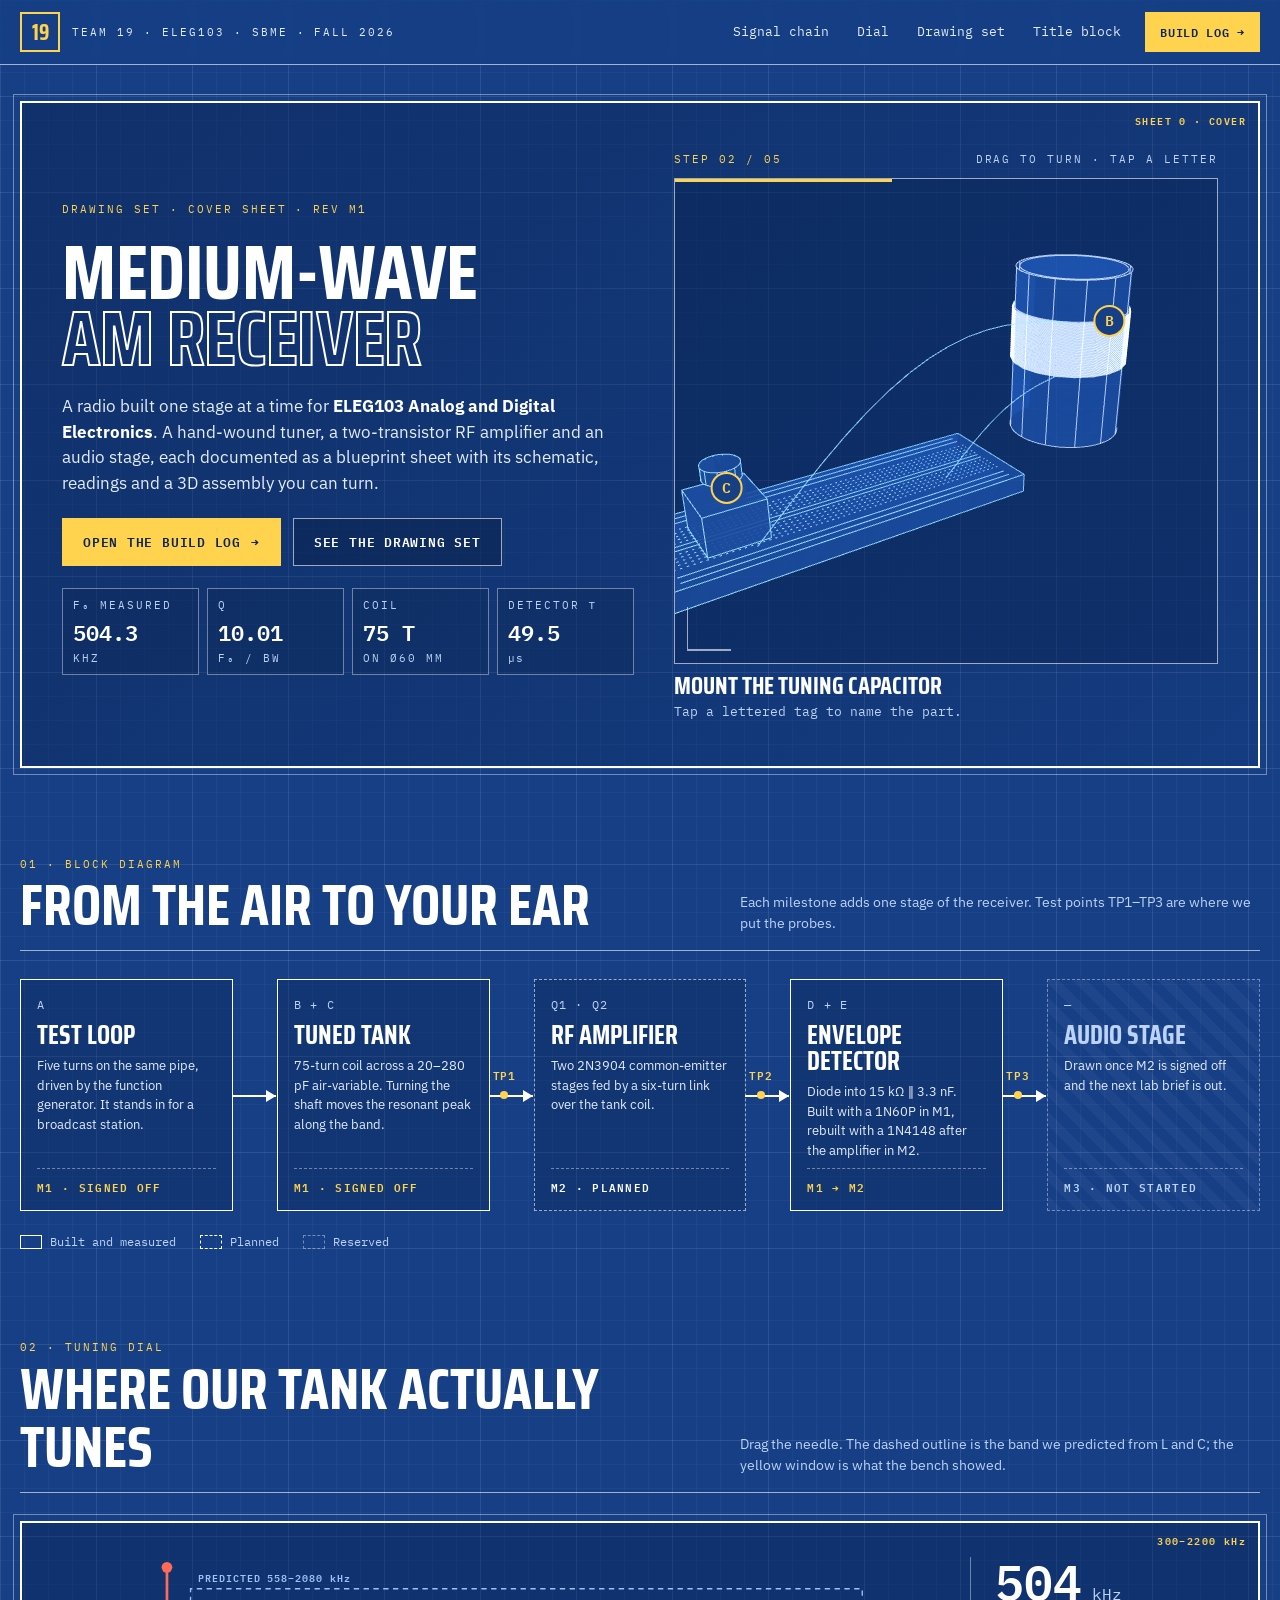
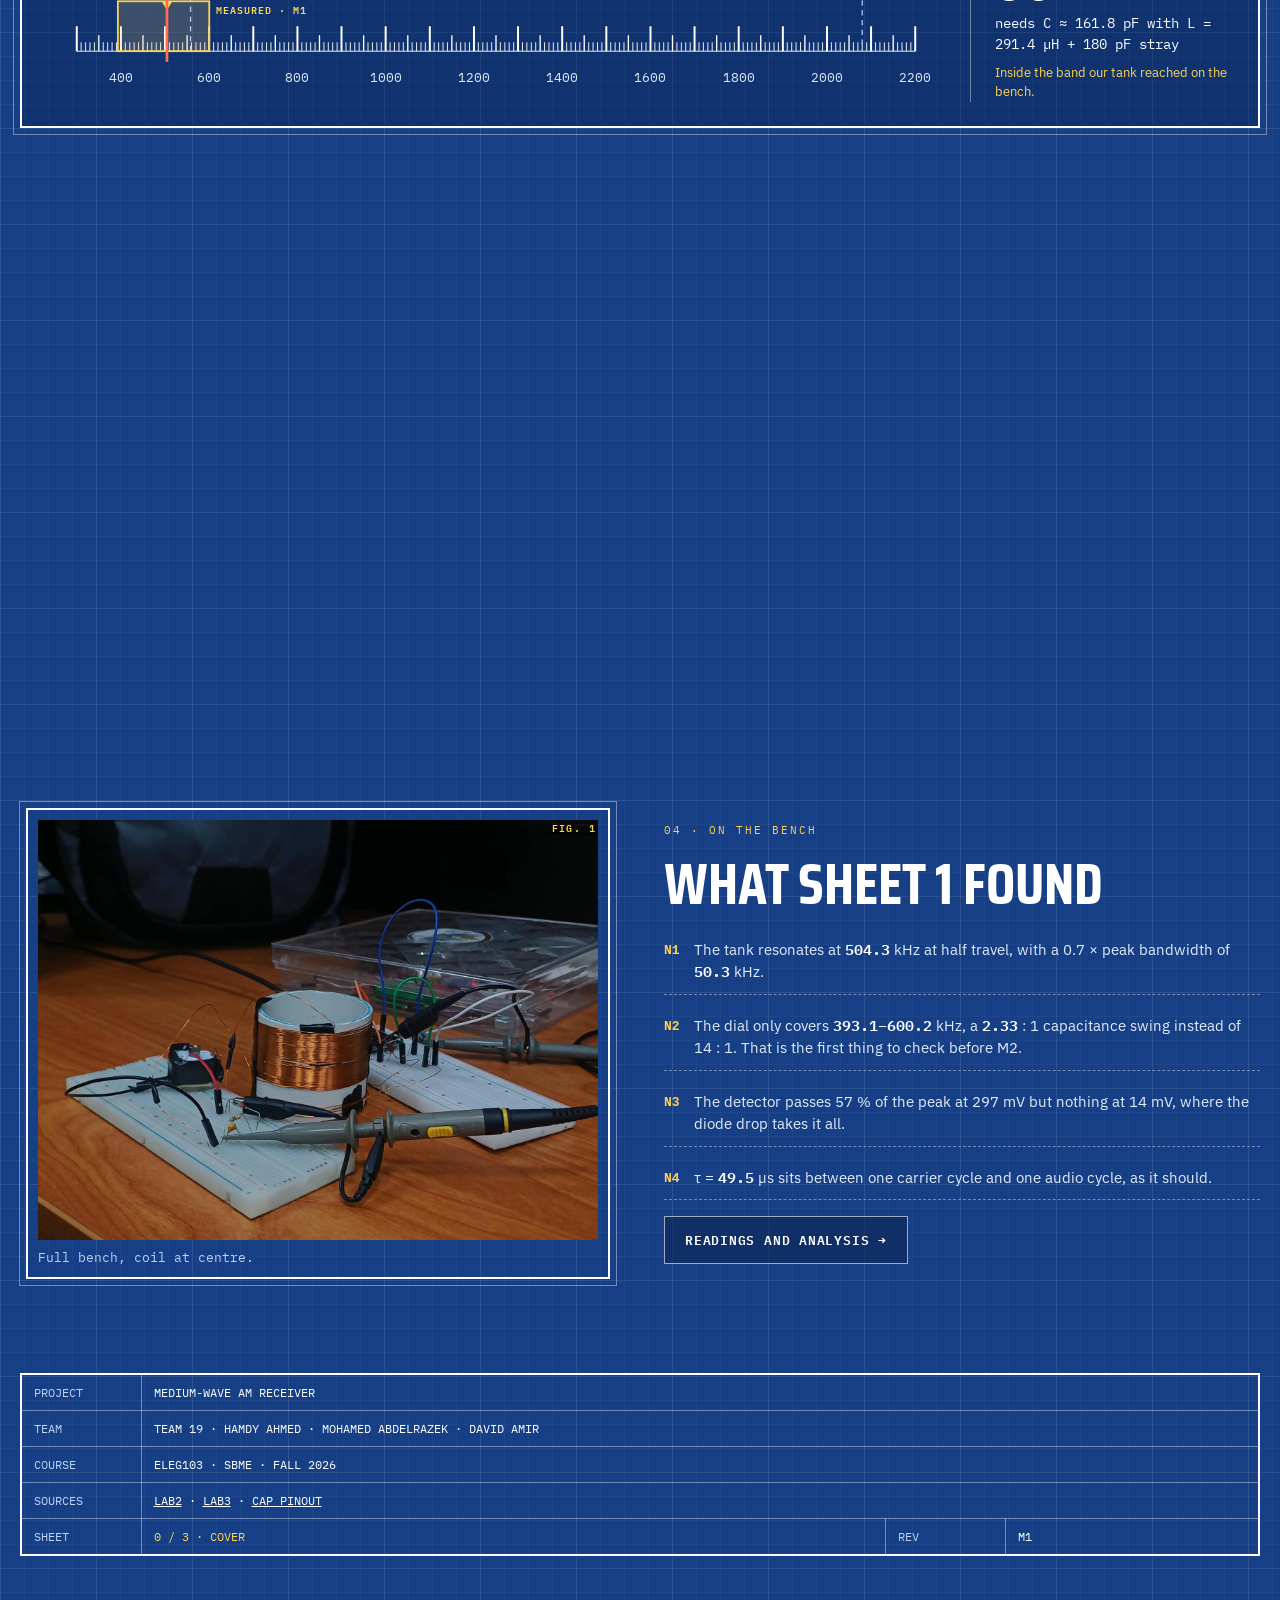
==== commit f63d64ee: "Update site to Table 5/6 lab data, fix inconsistent readings, apply to log.html and cover sheet" ====
--- a/index.html
+++ b/index.html
@@ -137,13 +137,13 @@
       <p class="small muted">Drag the needle. The dashed outline is the band we predicted from L and C; the yellow window is what the bench showed.</p>
     </div>
     <div class="dial frame">
-      <span class="zone" aria-hidden="true">MW · 520–1620 kHz</span>
+      <span class="zone" aria-hidden="true">300–2200 kHz</span>
       <div class="dial-face">
         <svg id="dialSvg" viewBox="0 0 1000 150" aria-hidden="true"></svg>
-        <input type="range" id="dialInput" min="520" max="1620" step="1" value="520" aria-label="Tuning frequency in kilohertz">
+        <input type="range" id="dialInput" min="300" max="2200" step="1" value="300" aria-label="Tuning frequency in kilohertz">
       </div>
       <div class="dial-read">
-        <p class="readout-big mono"><span id="dialF">520</span><small> kHz</small></p>
+        <p class="readout-big mono"><span id="dialF">300</span><small> kHz</small></p>
         <p class="mono small" id="dialC"></p>
         <p class="dial-note" id="dialNote"></p>
       </div>
@@ -198,7 +198,7 @@
       <ol class="notes">
         <li><b class="mono">N1</b><span>The tank resonates at <strong id="nF0"></strong> kHz at half travel, with a 0.7 × peak bandwidth of <strong id="nBW"></strong> kHz.</span></li>
         <li><b class="mono">N2</b><span>The dial only covers <strong id="nBand"></strong> kHz, a <strong id="nRatio"></strong> : 1 capacitance swing instead of 14 : 1. That is the first thing to check before M2.</span></li>
-        <li><b class="mono">N3</b><span>The detector passes 63–67 % of the peak above 0.2 V and only 26 % at 44.5 mV, where the diode drop takes most of it.</span></li>
+        <li><b class="mono">N3</b><span>The detector passes 57 % of the peak at 297 mV but nothing at 14 mV, where the diode drop takes it all.</span></li>
         <li><b class="mono">N4</b><span>τ = <strong id="nTau"></strong> µs sits between one carrier cycle and one audio cycle, as it should.</span></li>
       </ol>
       <a class="btn" href="log.html#m1">Readings and analysis →</a>
@@ -219,7 +219,7 @@
   </table>
 </footer>
 
-<script src="js/data.js?v=8"></script>
+<script src="js/data.js?v=9"></script>
 <script src="js/viewer3d.js?v=8"></script>
 <script src="js/landing.js?v=8"></script>
 </body>
